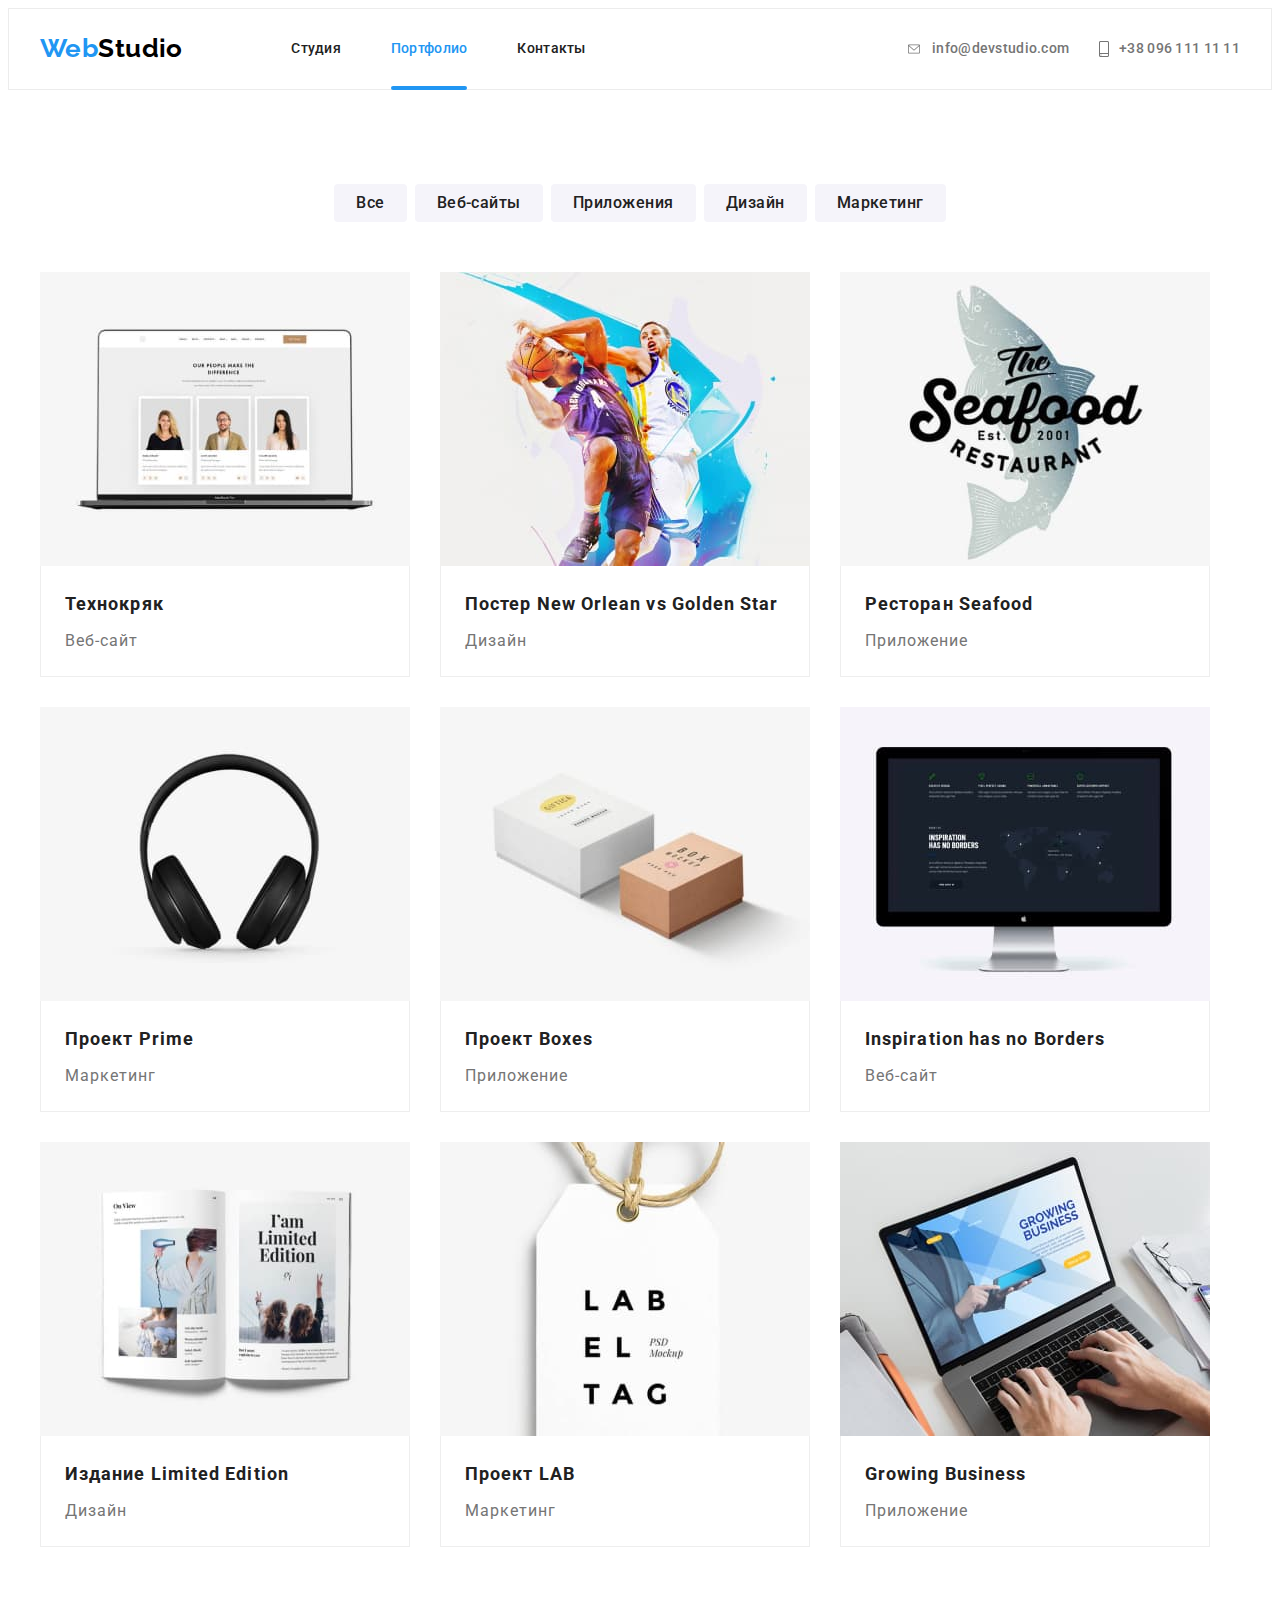
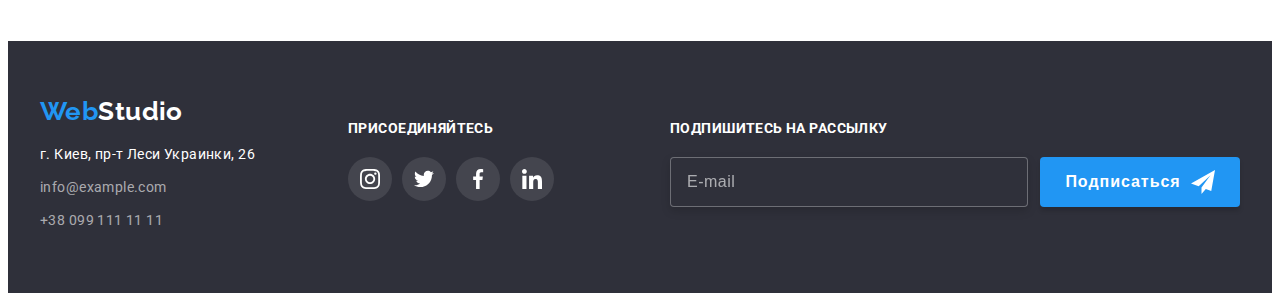
==== portfolio.html @ be124389 "start-hw-08" ====
<!DOCTYPE html>
<html lang="en">
  <head>
    <meta charset="UTF-8" />
    <meta http-equiv="X-UA-Compatible" content="IE=edge" />
    <meta name="viewport" content="width=device-width, initial-scale=1.0" />
    <title>WebStudio</title>
    <link rel="preconnect" href="https://fonts.googleapis.com" />
    <link rel="preconnect" href="https://fonts.gstatic.com" crossorigin />
    <link
      href="https://fonts.googleapis.com/css2?family=Raleway:wght@700&family=Roboto:wght@400;500;700;900&display=swap"
      rel="stylesheet"
    />
    <link
      rel="stylesheet"
      href="https://cdnjs.cloudflare.com/ajax/libs/modern-normalize/1.1.0/modern-normalize.min.css"
      integrity="sha512-wpPYUAdjBVSE4KJnH1VR1HeZfpl1ub8YT/NKx4PuQ5NmX2tKuGu6U/JRp5y+Y8XG2tV+wKQpNHVUX03MfMFn9Q=="
      crossorigin="anonymous"
      referrerpolicy="no-referrer"
    />
    <link rel="stylesheet" href="css/main.min.css" />
  </head>
  <body>
    <!-- хедер -->
    <header class="header">
      <div class="header__bloc container">
        <!-- логотип -->
        <a class="logo header__logo" href="./index.html"
          ><span class="logo__web">Web</span>Studio</a
        >
        <!-- навигацыя сайта -->
        <nav class="header__nav">
          <ul class="nav">
            <li class="nav__list">
              <a href="./index.html" class="nav__link">Студия</a>
            </li>
            <li class="nav__list">
              <a href="./portfolio.html" class="nav__link accent">Портфолио</a>
            </li>
            <li class="nav__list">
              <a href="#" class="nav__link">Контакты</a>
            </li>
          </ul>
        </nav>

        <!-- кантакты -->

        <ul class="contact header__contact">
          <li class="contact__item">
            <a class="contact__link" href="http://info@devstudio.com">
              <svg class="contact__icon" width="16" height="12">
                <use href="./images/icons.svg#envelope"></use>
              </svg>
              info@devstudio.com</a
            >
          </li>
          <li class="contact__item">
            <a class="contact__link" href="tel:+380961111111">
              <svg class="contact__icon" width="10" height="16">
                <use href="./images/icons.svg#smartphone"></use>
              </svg>
              +38 096 111 11 11</a
            >
          </li>
        </ul>
      </div>
    </header>
    <!-- mein portfolio.html -->

    <main>
      <section class="section-portfolio">
        <div class="container">
          <h2 class="hidden-text">Портфолио</h2>
          <!-- кнопки фильтра -->

          <ul class="filter">
            <li class="filter__item">
              <button class="filter__button" type="button">Все</button>
            </li>
            <li class="filter__item">
              <button class="filter__button" type="button">Веб-сайты</button>
            </li>
            <li class="filter__item">
              <button class="filter__button" type="button">Приложения</button>
            </li>
            <li class="filter__item">
              <button class="filter__button" type="button">Дизайн</button>
            </li>
            <li class="filter__item">
              <button class="filter__button" type="button">Маркетинг</button>
            </li>
          </ul>
          <!-- нашы проекты -->
          <ul class="projects">
            <li class="projects__item">
              <a class="projects__link" href="#">
                <div class="projects__animated">
                  <img
                    class="projects__img"
                    src="./images/8.web-site.jpg"
                    width="370"
                    alt="Технокряк"
                  />
                  <p class="projects__text">
                    Ресурс предлагает комплексные предложения с разным уровнем
                    функционала и сервисов. Все это позволит посетителю получить
                    исчерпывающие сведения о компании или частном лице.
                  </p>
                </div>
                <div class="blok-projects">
                  <h3 class="blok-projects__tetile">Технокряк</h3>
                  <p class="blok-projects__text">Веб-сайт</p>
                </div>
              </a>
            </li>
            <li class="projects__item">
              <a class="projects__link" href="#">
                <div class="projects__animated">
                  <img
                    class="projects__img"
                    src="./images/9.design.jpg"
                    width="370"
                    alt="Постер New Orlean vs Golden Star"
                  />
                  <p class="projects__text">
                    Ресурс предлагает комплексные предложения с разным уровнем
                    функционала и сервисов. Все это позволит посетителю получить
                    исчерпывающие сведения о компании или частном лице.
                  </p>
                </div>
                <div class="blok-projects">
                  <h3 class="blok-projects__tetile">
                    Постер New Orlean vs Golden Star
                  </h3>
                  <p class="blok-projects__text">Дизайн</p>
                </div>
              </a>
            </li>
            <li class="projects__item">
              <a class="projects__link" href="#">
                <div class="projects__animated">
                  <img
                    class="projects__img"
                    src="./images/10.appendix.jpg"
                    width="370"
                    alt="Ресторан Seafood"
                  />
                  <p class="projects__text">
                    Ресурс предлагает комплексные предложения с разным уровнем
                    функционала и сервисов. Все это позволит посетителю получить
                    исчерпывающие сведения о компании или частном лице.
                  </p>
                </div>
                <div class="blok-projects">
                  <h3 class="blok-projects__tetile">Ресторан Seafood</h3>
                  <p class="blok-projects__text">Приложение</p>
                </div>
              </a>
            </li>
            <li class="projects__item">
              <a class="projects__link" href="#">
                <div class="projects__animated">
                  <img
                    class="projects__img"
                    src="./images/11.marketing.jpg"
                    width="370"
                    alt="Проект Prime"
                  />
                  <p class="projects__text">
                    Ресурс предлагает комплексные предложения с разным уровнем
                    функционала и сервисов. Все это позволит посетителю получить
                    исчерпывающие сведения о компании или частном лице.
                  </p>
                </div>
                <div class="blok-projects">
                  <h3 class="blok-projects__tetile">Проект Prime</h3>
                  <p class="blok-projects__text">Маркетинг</p>
                </div>
              </a>
            </li>
            <li class="projects__item">
              <a class="projects__link" href="#">
                <div class="projects__animated">
                  <img
                    class="projects__img"
                    src="./images/12.appendix.jpg"
                    width="370"
                    alt="Проект Boxes"
                  />
                  <p class="projects__text">
                    Ресурс предлагает комплексные предложения с разным уровнем
                    функционала и сервисов. Все это позволит посетителю получить
                    исчерпывающие сведения о компании или частном лице.
                  </p>
                </div>
                <div class="blok-projects">
                  <h3 class="blok-projects__tetile">Проект Boxes</h3>
                  <p class="blok-projects__text">Приложение</p>
                </div>
              </a>
            </li>
            <li class="projects__item">
              <a class="projects__link" href="#">
                <div class="projects__animated">
                  <img
                    class="projects__img"
                    src="./images/13.web-site.jpg"
                    width="370"
                    alt="Inspiration has no Borders"
                  />
                  <p class="projects__text">
                    Ресурс предлагает комплексные предложения с разным уровнем
                    функционала и сервисов. Все это позволит посетителю получить
                    исчерпывающие сведения о компании или частном лице.
                  </p>
                </div>
                <div class="blok-projects">
                  <h3 class="blok-projects__tetile">
                    Inspiration has no Borders
                  </h3>
                  <p class="blok-projects__text">Веб-сайт</p>
                </div>
              </a>
            </li>
            <li class="projects__item">
              <a class="projects__link" href="#">
                <div class="projects__animated">
                  <img
                    class="projects__img"
                    src="./images/14.design.jpg"
                    width="370"
                    alt="Издание Limited Edition"
                  />
                  <p class="projects__text">
                    Ресурс предлагает комплексные предложения с разным уровнем
                    функционала и сервисов. Все это позволит посетителю получить
                    исчерпывающие сведения о компании или частном лице.
                  </p>
                </div>
                <div class="blok-projects">
                  <h3 class="blok-projects__tetile">Издание Limited Edition</h3>
                  <p class="blok-projects__text">Дизайн</p>
                </div>
              </a>
            </li>
            <li class="projects__item">
              <a class="projects__link" href="#">
                <div class="projects__animated">
                  <img
                    class="projects__img"
                    src="./images/15.marketing.jpg"
                    width="370"
                    alt="Проект LAB"
                  />
                  <p class="projects__text">
                    Ресурс предлагает комплексные предложения с разным уровнем
                    функционала и сервисов. Все это позволит посетителю получить
                    исчерпывающие сведения о компании или частном лице.
                  </p>
                </div>
                <div class="blok-projects">
                  <h3 class="blok-projects__tetile">Проект LAB</h3>
                  <p class="blok-projects__text">Маркетинг</p>
                </div>
              </a>
            </li>
            <li class="projects__item">
              <a class="projects__link" href="#">
                <div class="projects__animated">
                  <img
                    class="projects__img"
                    src="./images/16.appendix.jpg"
                    width="370"
                    alt="Growing Business"
                  />
                  <p class="projects__text">
                    Ресурс предлагает комплексные предложения с разным уровнем
                    функционала и сервисов. Все это позволит посетителю получить
                    исчерпывающие сведения о компании или частном лице.
                  </p>
                </div>
                <div class="blok-projects">
                  <h3 class="blok-projects__tetile">Growing Business</h3>
                  <p class="blok-projects__text">Приложение</p>
                </div>
              </a>
            </li>
          </ul>
        </div>
      </section>
    </main>

    <!--подвал сайта-->

    <footer class="footer">
      <div class="container footer__container">
        <div class="footer__address">
          <a href="./index.html" class="logo footer__logo">
            <span class="logo__web">Web</span>Studio</a
          >
          <!-- адрес и контакты студии -->
          <address class="address">
            <ul class="address__menu">
              <li class="address__item">
                <a href="#" class="address__link"
                  >г. Киев, пр-т Леси Украинки, 26</a
                >
              </li>
              <li class="address__item">
                <a href="http://info@example.com" class="address__contakt">
                  info@example.com</a
                >
              </li>
              <li class="address__item">
                <a href="tel:+380991111111" class="address__contakt"
                  >+38 099 111 11 11</a
                >
              </li>
            </ul>
          </address>
        </div>
        <div class="footer__social">
          <h2 class="footer-title">присоединяйтесь</h2>
          <ul class="social">
            <li class="social__menu">
              <a class="social__link social__link--footer" href="#">
                <svg width="20" height="20">
                  <use href="./images/icons.svg#instagram"></use>
                </svg>
              </a>
            </li>
            <li class="social__menu">
              <a class="social__link social__link--footer" href="#">
                <svg width="20" height="20">
                  <use href="./images/icons.svg#twitter"></use>
                </svg>
              </a>
            </li>
            <li class="social__menu">
              <a class="social__link social__link--footer" href="#">
                <svg width="20" height="20">
                  <use href="./images/icons.svg#facebook"></use>
                </svg>
              </a>
            </li>
            <li class="social__menu">
              <a class="social__link social__link--footer" href="#">
                <svg width="20" height="20">
                  <use href="./images/icons.svg#linkedin"></use>
                </svg>
              </a>
            </li>
          </ul>
        </div>
        <div class="subscription">
          <h2 class="footer-title">Подпишитесь на рассылку</h2>
          <div class="subscription__block">
            <form>
              <label class="subscription__label" for="email"> </label>
              <input
                class="subscription__input"
                type="email"
                id="email"
                name="email"
                placeholder="E-mail"
              />
            </form>
            <button class="button" type="submit">
              Подписаться
              <svg class="button__send" width="24" height="24">
                <use href="./images/icons.svg#send"></use>
              </svg>
            </button>
          </div>
        </div>
      </div>
    </footer>
  </body>
</html>
---- css/main.min.css ----
body{font-family:"Roboto",sans-serif;font-style:normal;font-weight:400;font-size:14px;line-height:1.71;letter-spacing:.03em;color:var(--primary-text-color)}.container{width:1200px;margin:auto;margin-top:0;padding:0 15px}.title-h2{margin-bottom:50px;font-weight:700;font-size:36px;line-height:1.16;text-align:center;letter-spacing:.03em;color:var(--secondary-text-color)}.header{border:1px solid #ececec}.header__bloc{display:-webkit-box;display:-ms-flexbox;display:flex;-webkit-box-align:center;-ms-flex-align:center;align-items:center;-webkit-box-pack:justify;-ms-flex-pack:justify;justify-content:space-between}.header__contact{display:-webkit-box;display:-ms-flexbox;display:flex;-webkit-box-align:center;-ms-flex-align:center;align-items:center;-webkit-box-pack:end;-ms-flex-pack:end;justify-content:flex-end;margin:0;padding-left:0}.nav{display:-webkit-box;display:-ms-flexbox;display:flex;margin:0;margin-right:305px;padding-left:0;font-weight:500;font-size:14px;line-height:1.14;letter-spacing:.02em}.nav__list .nav__link::after{content:"";opacity:0;position:absolute;bottom:-1px;display:block;width:100%;height:4px;border-radius:2px;background-color:#2196f3}.nav__list:not(:last-child){margin-right:50px}.nav__link{position:relative;display:inline-block;padding:32px 0px;color:var(--secondary-text-color);-webkit-transition:color 250ms cubic-bezier(0.4, 0, 0.2, 1);transition:color 250ms cubic-bezier(0.4, 0, 0.2, 1)}.nav__link.accent{color:var(--accent-color)}.nav__link.accent::after{opacity:1}.nav__link:hover,.nav__link:focus{color:var(--accent-color)}.contact__item:not(:last-child){margin-right:30px}.contact__link{display:-webkit-box;display:-ms-flexbox;display:flex;-webkit-box-align:center;-ms-flex-align:center;align-items:center;padding:32px 0px;font-weight:500;font-size:14px;line-height:1.14;letter-spacing:.02em;color:#757575;-webkit-transition:color 250ms cubic-bezier(0.4, 0, 0.2, 1);transition:color 250ms cubic-bezier(0.4, 0, 0.2, 1)}.contact__icon{margin-right:10px;fill:currentColor}.contact__icon :not(:last-child){margin-right:10px}.contact__link:hover,.contact__link:focus{color:var(--accent-color)}.logo{display:inline-block;font-family:"Raleway";font-style:normal;font-weight:700;font-size:26px;line-height:.83}.logo__web{color:#2196f3}.header__logo{margin-right:93px;color:#000}.footer__logo{margin-bottom:20px;color:#fff}.section--hero{text-align:center;background:#2f303a;padding:200px 0px;background-image:-webkit-gradient(linear, left top, left bottom, from(rgba(47, 48, 58, 0.4)), to(rgba(47, 48, 58, 0.4))),url(../images/background.jpg);background-image:linear-gradient(to bottom, rgba(47, 48, 58, 0.4), rgba(47, 48, 58, 0.4)),url(../images/background.jpg)}.hero-title{width:696px;margin:auto;margin-bottom:30px;text-align:center;font-weight:900;font-size:44px;line-height:1.36;letter-spacing:.06em;color:#fff}.button{display:-webkit-inline-box;display:-ms-inline-flexbox;display:inline-flex;-webkit-box-pack:center;-ms-flex-pack:center;justify-content:center;-webkit-box-align:center;-ms-flex-align:center;align-items:center;width:200px;height:50px;font-weight:700;font-size:16px;line-height:1.88;letter-spacing:.06em;color:#fff;border-radius:4px;-webkit-box-shadow:0px 4px 4px rgba(0,0,0,.15);box-shadow:0px 4px 4px rgba(0,0,0,.15);background:var(--accent-color);cursor:pointer;border:none}.button-center{text-align:center}.button__send{margin-left:10px;fill:var(--white-color)}.button__modal{position:absolute;top:8px;right:8px;display:-webkit-box;display:-ms-flexbox;display:flex;-webkit-box-align:center;-ms-flex-align:center;align-items:center;-webkit-box-pack:center;-ms-flex-pack:center;justify-content:center;width:30px;height:30px;border-radius:50%;background:#fff;border:1px solid rgba(0,0,0,.1);-webkit-box-sizing:border-box;box-sizing:border-box;-webkit-transition:fill 250ms cubic-bezier(0.4, 0, 0.2, 1);transition:fill 250ms cubic-bezier(0.4, 0, 0.2, 1)}.button__modal:hover{fill:var(--accent-color)}.filter{display:-webkit-box;display:-ms-flexbox;display:flex;-webkit-box-pack:center;-ms-flex-pack:center;justify-content:center;margin-top:0;margin-bottom:50px;padding-left:0}.filter__item:not(:last-child){margin-right:8px}.filter__button{font-family:"Roboto";font-style:normal;padding:6px 22px;font-weight:500;font-size:16px;line-height:1.62;text-align:center;letter-spacing:.03em;background:#f5f4fa;border-radius:4px;border:none;color:var(--secondary-text-color);-webkit-transition:background 250ms cubic-bezier(0.4, 0, 0.2, 1),color 250ms cubic-bezier(0.4, 0, 0.2, 1),-webkit-box-shadow 250ms cubic-bezier(0.4, 0, 0.2, 1);transition:background 250ms cubic-bezier(0.4, 0, 0.2, 1),color 250ms cubic-bezier(0.4, 0, 0.2, 1),-webkit-box-shadow 250ms cubic-bezier(0.4, 0, 0.2, 1);transition:background 250ms cubic-bezier(0.4, 0, 0.2, 1),box-shadow 250ms cubic-bezier(0.4, 0, 0.2, 1),color 250ms cubic-bezier(0.4, 0, 0.2, 1);transition:background 250ms cubic-bezier(0.4, 0, 0.2, 1),box-shadow 250ms cubic-bezier(0.4, 0, 0.2, 1),color 250ms cubic-bezier(0.4, 0, 0.2, 1),-webkit-box-shadow 250ms cubic-bezier(0.4, 0, 0.2, 1)}.filter__button:hover,.filter__button:focus{color:var(--white-color);background-color:var(--accent-color);-webkit-box-shadow:0px 3px 1px rgba(0,0,0,.1),0px 1px 2px rgba(0,0,0,.08),0px 2px 2px rgba(0,0,0,.12);box-shadow:0px 3px 1px rgba(0,0,0,.1),0px 1px 2px rgba(0,0,0,.08),0px 2px 2px rgba(0,0,0,.12)}.peculiarities{padding:94px 0}.peculiarities__menu{display:-webkit-box;display:-ms-flexbox;display:flex;-webkit-box-pack:center;-ms-flex-pack:center;justify-content:center}.peculiarities__list:not(:last-child){margin-right:30px}.peculiarities__icon{display:-webkit-box;display:-ms-flexbox;display:flex;-webkit-box-pack:center;-ms-flex-pack:center;justify-content:center;-webkit-box-align:center;-ms-flex-align:center;align-items:center;width:270px;height:120px;margin-bottom:30px;background:#f5f4fa;border-radius:4px}.peculiarities__title{margin-bottom:10px;font-weight:700;font-size:14px;line-height:1.14;letter-spacing:.03em;text-transform:uppercase;color:#212121}.peculiarities__text{font-weight:400;font-size:14px;line-height:1.71;letter-spacing:.03em}.we-do{padding-bottom:94px}.we-do__menu{display:-webkit-box;display:-ms-flexbox;display:flex;-webkit-box-pack:center;-ms-flex-pack:center;justify-content:center;margin:0;padding-left:0}.we-do__list{position:relative}.we-do__bloc{position:absolute;width:100%;bottom:7px;background:rgba(47,48,58,.8)}.we-do__text{margin:0;padding:27px 0px;font-weight:700;font-size:14px;line-height:1.14;text-align:center;letter-spacing:.03em;text-transform:uppercase;color:#fff}.we-do__list:not(:last-child){margin-right:30px}.command{margin-top:0;padding-top:94px;padding-bottom:94px;background:#f5f4fa}.command__menu{display:-webkit-box;display:-ms-flexbox;display:flex;margin:0;padding:0}.command__list{background:#fff;-webkit-box-shadow:0px 1px 3px rgba(0,0,0,.12),0px 1px 1px rgba(0,0,0,.14),0px 2px 1px rgba(0,0,0,.2);box-shadow:0px 1px 3px rgba(0,0,0,.12),0px 1px 1px rgba(0,0,0,.14),0px 2px 1px rgba(0,0,0,.2);border-radius:0px 0px 4px 4px}.command__list:not(:last-child){margin-right:30px}.command__bloc{padding-top:30px;padding-bottom:16px;text-align:center}.command__name{margin-bottom:10px;font-weight:500;font-size:16px;line-height:1.18;letter-spacing:.03em;color:var(--secondary-text-color)}.command__profession{font-weight:400;font-size:16px;line-height:1.18;margin:0;letter-spacing:.03em;color:var(--primary-text-color)}.social{display:-webkit-box;display:-ms-flexbox;display:flex;margin:auto;width:206px;padding-left:0;padding-bottom:30px}.social__link{width:44px;height:44px;display:-webkit-box;display:-ms-flexbox;display:flex;-webkit-box-align:center;-ms-flex-align:center;align-items:center;-webkit-box-pack:center;-ms-flex-pack:center;justify-content:center;fill:#afb1b8;border-radius:50%;-webkit-transition:background-color 250ms cubic-bezier(0.4, 0, 0.2, 1),fill 250ms cubic-bezier(0.4, 0, 0.2, 1);transition:background-color 250ms cubic-bezier(0.4, 0, 0.2, 1),fill 250ms cubic-bezier(0.4, 0, 0.2, 1)}.social__link:hover,.social__link:focus{fill:#fff;background:var(--accent-color)}.social__menu:not(:last-child){margin-right:10px}.social__link--footer{fill:#fff;background:rgba(255,255,255,.1)}.regu-clients{padding:94px 0px}.menu{display:-webkit-box;display:-ms-flexbox;display:flex;list-style-type:none;margin:0;padding-left:0}.menu__link{display:-webkit-box;display:-ms-flexbox;display:flex;-webkit-box-pack:center;-ms-flex-pack:center;justify-content:center;-webkit-box-align:center;-ms-flex-align:center;align-items:center;width:170px;height:92px;fill:#afb1b8;border:1px solid #afb1b8;-webkit-box-sizing:border-box;box-sizing:border-box;border-radius:4px;-webkit-transition:fill 250ms cubic-bezier(0.4, 0, 0.2, 1),border-color 250ms cubic-bezier(0.4, 0, 0.2, 1);transition:fill 250ms cubic-bezier(0.4, 0, 0.2, 1),border-color 250ms cubic-bezier(0.4, 0, 0.2, 1)}.menu__link:hover,.menu__link:focus{border:1px solid var(--accent-color);fill:var(--accent-color)}.menu__item:not(:last-child){margin-right:30px}.backdrop{position:fixed;top:0;left:0;width:100%;height:100%;background:rgba(0,0,0,.2);-webkit-transition:250ms cubic-bezier(0.4, 0, 0.2, 1);transition:250ms cubic-bezier(0.4, 0, 0.2, 1)}.backdrop__window{position:absolute;top:50%;left:50%;-webkit-transform:translate(-50%, -50%);transform:translate(-50%, -50%);width:528px;height:581px;padding:40px;background:#fff;-webkit-box-shadow:0px 1px 3px rgba(0,0,0,.12),0px 1px 1px rgba(0,0,0,.14),0px 2px 1px rgba(0,0,0,.2);box-shadow:0px 1px 3px rgba(0,0,0,.12),0px 1px 1px rgba(0,0,0,.14),0px 2px 1px rgba(0,0,0,.2);border-radius:4px}.backdrop__titel{margin:0;margin-bottom:12px;font-weight:700;font-size:20px;line-height:1.15;text-align:center;letter-spacing:.03em;color:#212121}.form__bloc{margin:0;height:58px;position:relative}.form__bloc--textarea{height:138px}.form__label{display:block;margin-bottom:4px;font-weight:400;font-size:12px;line-height:1.66;letter-spacing:.01em;color:#757575}.form__input{width:100%;height:40px;padding:0 10px 0 42px;border:1px solid rgba(33,33,33,.2);-webkit-box-sizing:border-box;box-sizing:border-box;border-radius:4px;-webkit-transition:border 250ms cubic-bezier(0.4, 0, 0.2, 1);transition:border 250ms cubic-bezier(0.4, 0, 0.2, 1)}.form__textarea{width:100%;height:120px;padding:12px 16px;border:1px solid rgba(33,33,33,.2);-webkit-box-sizing:border-box;box-sizing:border-box;border-radius:4px;resize:none;-webkit-transition:border 250ms cubic-bezier(0.4, 0, 0.2, 1);transition:border 250ms cubic-bezier(0.4, 0, 0.2, 1)}.form__textarea::-webkit-input-placeholder{font-weight:400;font-size:12px;line-height:1.16;letter-spacing:.01em;color:rgba(117,117,117,.5)}.form__textarea::-moz-placeholder{font-weight:400;font-size:12px;line-height:1.16;letter-spacing:.01em;color:rgba(117,117,117,.5)}.form__textarea:-ms-input-placeholder{font-weight:400;font-size:12px;line-height:1.16;letter-spacing:.01em;color:rgba(117,117,117,.5)}.form__textarea::-ms-input-placeholder{font-weight:400;font-size:12px;line-height:1.16;letter-spacing:.01em;color:rgba(117,117,117,.5)}.form__textarea::placeholder{font-weight:400;font-size:12px;line-height:1.16;letter-spacing:.01em;color:rgba(117,117,117,.5)}.form__icon{position:absolute;top:60%;left:12px;-webkit-transition:fill 250ms cubic-bezier(0.4, 0, 0.2, 1);transition:fill 250ms cubic-bezier(0.4, 0, 0.2, 1)}.form__bloc:not(:last-child){margin-bottom:10px}.form__input:hover,.form__textarea:hover{border:1px solid #2196f3;cursor:pointer}.form__input:hover+.form__icon{fill:var(--accent-color)}.agreement-conditions{margin-top:20px;margin-bottom:30px;display:-webkit-box;display:-ms-flexbox;display:flex;-webkit-box-align:center;-ms-flex-align:center;align-items:center;-webkit-box-pack:center;-ms-flex-pack:center;justify-content:center}.agreement-conditions__checkbox{position:absolute;width:1px;height:1px;margin:-1px;border:0;padding:0;white-space:nowrap;clip:rect(0 0 0 0);overflow:hidden}.agreement-conditions__checked{width:16px;height:15px;margin-right:7px;border:2px solid #212121;-webkit-box-sizing:border-box;box-sizing:border-box;border-radius:2px}.agreement-conditions__checkbox:checked+.agreement-conditions__checked{border-color:var(--accent-color);background-origin:border-box;background-size:contain;background-image:url("../images/SVG/check.svg");border:none}.agreement-conditions__text{margin:0;font-weight:400;font-size:14px;line-height:1.71;letter-spacing:.03em;color:#757575}.agreement-conditions__link{text-decoration:underline;color:var(--accent-color)}.is-hidden{visibility:hidden;opacity:0;pointer-events:none}.section-portfolio{padding:94px 0px}.projects{display:-webkit-box;display:-ms-flexbox;display:flex;-ms-flex-wrap:wrap;flex-wrap:wrap;margin:0;padding-left:0}.projects__item{width:370px;margin-right:30px;margin-bottom:30px;-webkit-transition-property:-webkit-box-shadow 250ms cubic-bezier(0.4, 0, 0.2, 1);transition-property:-webkit-box-shadow 250ms cubic-bezier(0.4, 0, 0.2, 1);transition-property:box-shadow 250ms cubic-bezier(0.4, 0, 0.2, 1);transition-property:box-shadow 250ms cubic-bezier(0.4, 0, 0.2, 1), -webkit-box-shadow 250ms cubic-bezier(0.4, 0, 0.2, 1)}.projects__link{display:block;text-decoration:none;overflow:hidden}.projects__animated{height:294px;overflow:hidden}.projects__img{display:block}.projects__text{display:-webkit-box;display:-ms-flexbox;display:flex;-webkit-box-align:center;-ms-flex-align:center;align-items:center;height:294px;margin:0;padding:0 24px;font-weight:400;font-size:18px;line-height:1.56;letter-spacing:.03em;color:#fff;background-color:#2196f3;-webkit-transition:-webkit-transform 250ms cubic-bezier(0.4, 0, 0.2, 1);transition:-webkit-transform 250ms cubic-bezier(0.4, 0, 0.2, 1);transition:transform 250ms cubic-bezier(0.4, 0, 0.2, 1);transition:transform 250ms cubic-bezier(0.4, 0, 0.2, 1), -webkit-transform 250ms cubic-bezier(0.4, 0, 0.2, 1)}.projects__item:nth-child(3n){margin-right:0px}.projects__item:nth-last-child(-n+3){margin-bottom:0}.projects__link:hover,.projects__link:focus{-webkit-box-shadow:0px 1px 1px rgba(0,0,0,.12),0px 4px 4px rgba(0,0,0,.06),1px 4px 6px rgba(0,0,0,.16);box-shadow:0px 1px 1px rgba(0,0,0,.12),0px 4px 4px rgba(0,0,0,.06),1px 4px 6px rgba(0,0,0,.16)}.projects__link:hover .projects__text{-webkit-transform:translateY(-294px);transform:translateY(-294px)}.blok-projects{padding:20px 24px;border-bottom:1px solid #eee;border-left:1px solid #eee;border-right:1px solid #eee}.blok-projects__tetile{margin-top:0;margin-bottom:4px;font-weight:700;font-size:18px;line-height:2;letter-spacing:.06em;color:var(--secondary-text-color)}.blok-projects__text{margin:0;font-weight:400;font-size:16px;line-height:1.88;letter-spacing:.06em;color:var(--primary-text-color)}.footer{padding:60px 0px;background-color:#2f303a}.footer__container{display:-webkit-box;display:-ms-flexbox;display:flex;-webkit-box-pack:justify;-ms-flex-pack:justify;justify-content:space-between}.footer__address{margin-right:70px}.footer__social{margin-right:93px;padding-top:10px}.address{font-style:normal}.address__menu{margin:0;padding-left:0}.address__item:not(:last-child){margin-bottom:9px}.address__link{color:#fff}.address__contakt{color:rgba(255,255,255,.6)}.footer-title{margin-bottom:20px;padding-top:10px;font-weight:700;font-size:14px;line-height:1.14;letter-spacing:.03em;text-transform:uppercase;color:#fff}.subscription{padding-top:10px}.subscription__block{display:-webkit-box;display:-ms-flexbox;display:flex;-webkit-box-pack:center;-ms-flex-pack:center;justify-content:center;-webkit-box-align:center;-ms-flex-align:center;align-items:center}.subscription__input{width:358px;height:50px;margin-right:12px;padding-left:16px;border:1px solid rgba(255,255,255,.3);-webkit-box-sizing:border-box;box-sizing:border-box;-webkit-filter:drop-shadow(0px 4px 4px rgba(0, 0, 0, 0.15));filter:drop-shadow(0px 4px 4px rgba(0, 0, 0, 0.15));border-radius:4px;background:#2f303a;color:#fff}.subscription__input::-webkit-input-placeholder{font-weight:400;font-size:16px;line-height:1.25;display:-webkit-box;display:flex;-webkit-box-align:center;align-items:center;letter-spacing:.03em;color:rgba(255,255,255,.6)}.subscription__input::-moz-placeholder{font-weight:400;font-size:16px;line-height:1.25;display:flex;align-items:center;letter-spacing:.03em;color:rgba(255,255,255,.6)}.subscription__input:-ms-input-placeholder{font-weight:400;font-size:16px;line-height:1.25;display:-ms-flexbox;display:flex;-ms-flex-align:center;align-items:center;letter-spacing:.03em;color:rgba(255,255,255,.6)}.subscription__input::-ms-input-placeholder{font-weight:400;font-size:16px;line-height:1.25;display:-ms-flexbox;display:flex;-ms-flex-align:center;align-items:center;letter-spacing:.03em;color:rgba(255,255,255,.6)}.subscription__input::placeholder{font-weight:400;font-size:16px;line-height:1.25;display:-webkit-box;display:-ms-flexbox;display:flex;-webkit-box-align:center;-ms-flex-align:center;align-items:center;letter-spacing:.03em;color:rgba(255,255,255,.6)}:root{--primary-text-color: #757575;--secondary-text-color: #212121;--accent-color: #2196f3;--white-color: #ffffff}h1,h2,h3,h4,ul,p{margin:0;padding:0}ul,a{list-style-type:none;text-decoration:none}.hidden-text{position:absolute;width:1px;height:1px;margin:-1px;border:0;padding:0;white-space:nowrap;clip:rect(0 0 0 0);overflow:hidden;-webkit-clip-path:inset(100%);clip-path:inset(100%)}/*# sourceMappingURL=main.min.css.map */
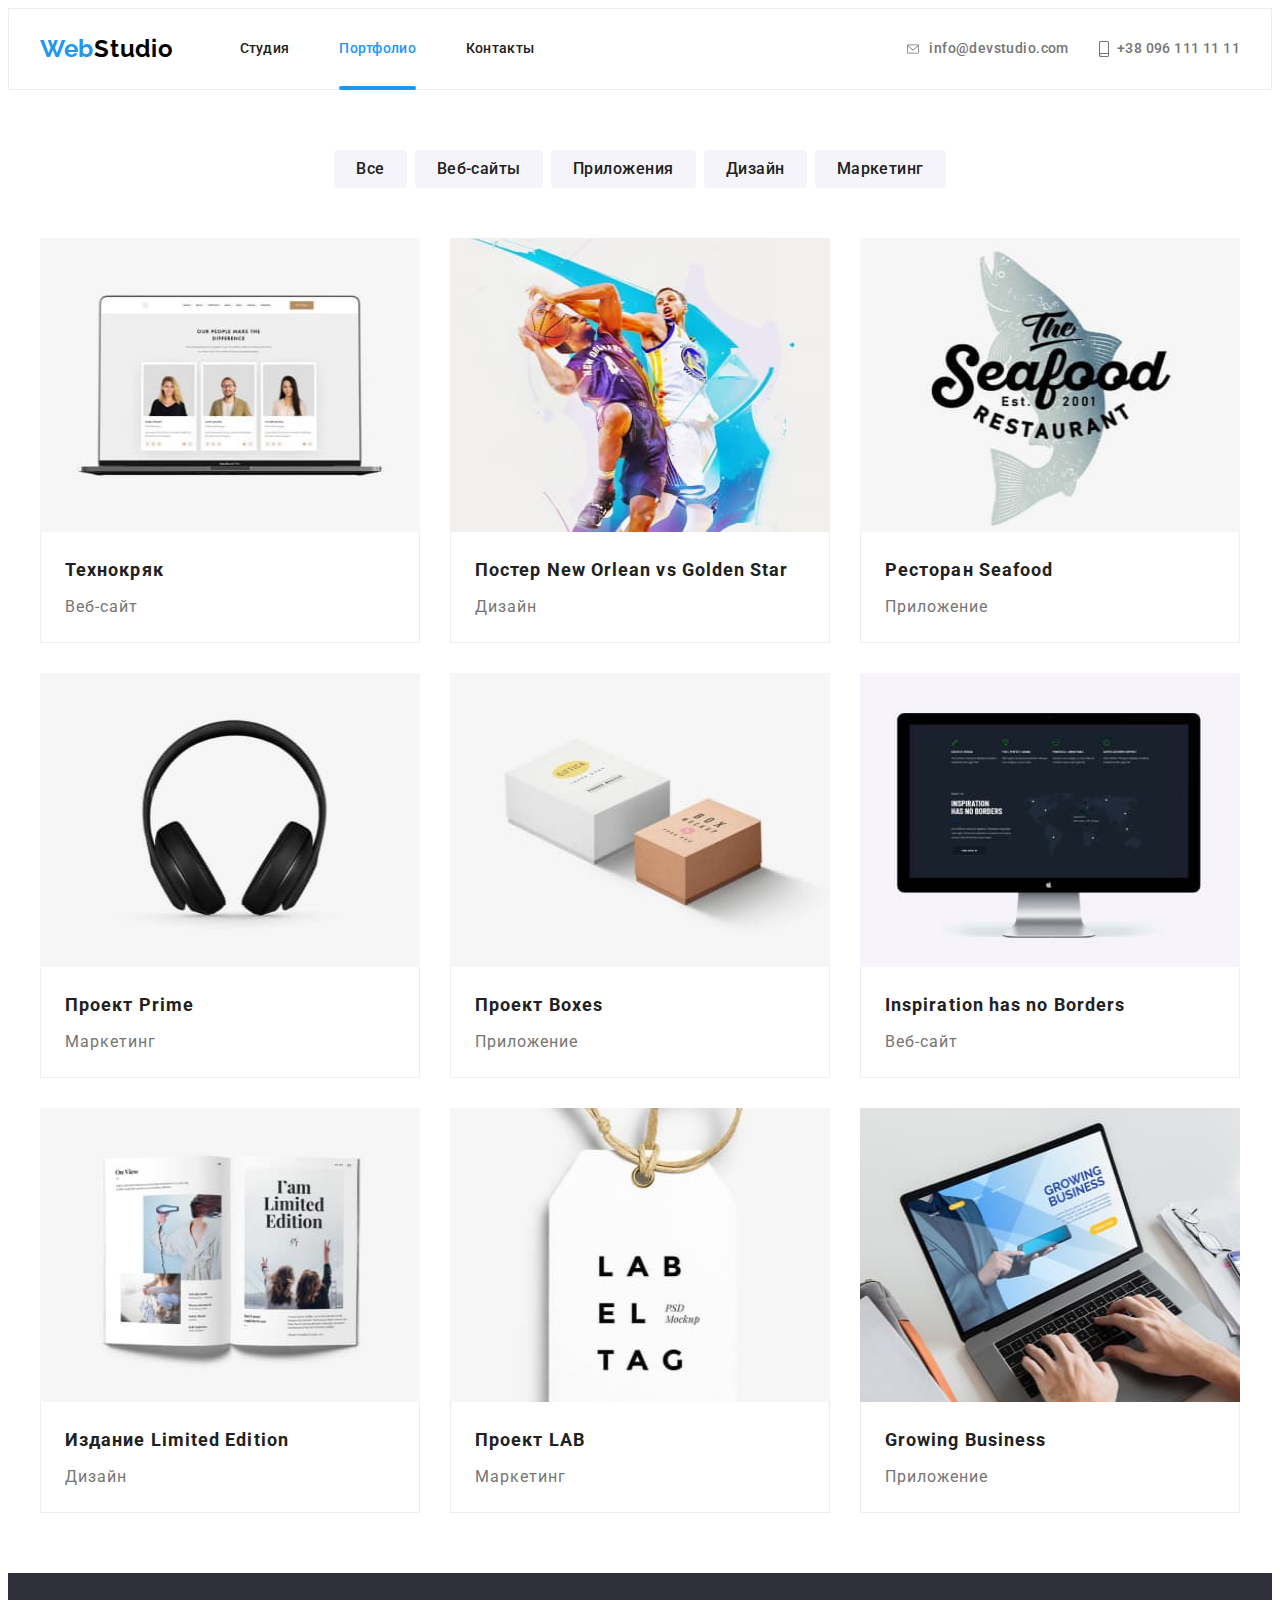
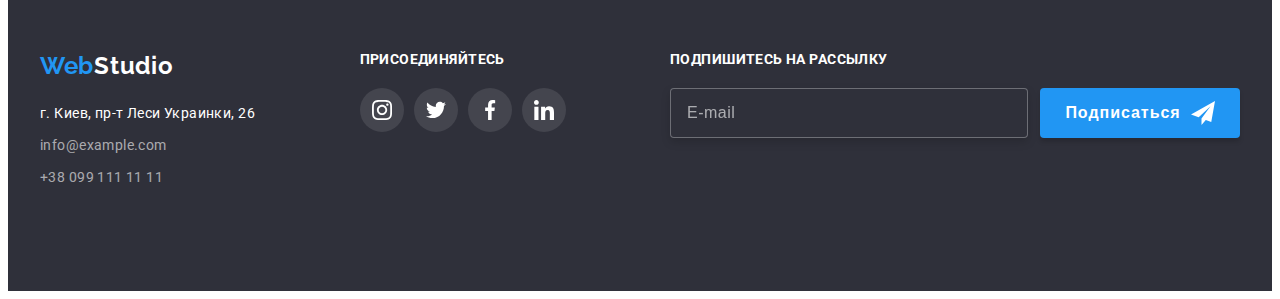
==== commit bc8a7bcf: "start+" ====
--- a/portfolio.html
+++ b/portfolio.html
@@ -1,379 +1,411 @@
 <!DOCTYPE html>
 <html lang="en">
-  <head>
-    <meta charset="UTF-8" />
-    <meta http-equiv="X-UA-Compatible" content="IE=edge" />
-    <meta name="viewport" content="width=device-width, initial-scale=1.0" />
-    <title>WebStudio</title>
-    <link rel="preconnect" href="https://fonts.googleapis.com" />
-    <link rel="preconnect" href="https://fonts.gstatic.com" crossorigin />
-    <link
-      href="https://fonts.googleapis.com/css2?family=Raleway:wght@700&family=Roboto:wght@400;500;700;900&display=swap"
-      rel="stylesheet"
-    />
-    <link
-      rel="stylesheet"
-      href="https://cdnjs.cloudflare.com/ajax/libs/modern-normalize/1.1.0/modern-normalize.min.css"
-      integrity="sha512-wpPYUAdjBVSE4KJnH1VR1HeZfpl1ub8YT/NKx4PuQ5NmX2tKuGu6U/JRp5y+Y8XG2tV+wKQpNHVUX03MfMFn9Q=="
-      crossorigin="anonymous"
-      referrerpolicy="no-referrer"
-    />
-    <link rel="stylesheet" href="css/main.min.css" />
-  </head>
-  <body>
-    <!-- хедер -->
-    <header class="header">
-      <div class="header__bloc container">
-        <!-- логотип -->
-        <a class="logo header__logo" href="./index.html"
-          ><span class="logo__web">Web</span>Studio</a
-        >
-        <!-- навигацыя сайта -->
-        <nav class="header__nav">
-          <ul class="nav">
-            <li class="nav__list">
-              <a href="./index.html" class="nav__link">Студия</a>
+
+<head>
+  <meta charset="UTF-8" />
+  <meta http-equiv="X-UA-Compatible" content="IE=edge" />
+  <meta name="viewport" content="width=device-width, initial-scale=1.0" />
+  <title>WebStudio</title>
+  <link rel="preconnect" href="https://fonts.googleapis.com" />
+  <link rel="preconnect" href="https://fonts.gstatic.com" crossorigin />
+  <link href="https://fonts.googleapis.com/css2?family=Raleway:wght@700&family=Roboto:wght@400;500;700;900&display=swap"
+    rel="stylesheet" />
+  <link rel="stylesheet" href="https://cdnjs.cloudflare.com/ajax/libs/modern-normalize/1.1.0/modern-normalize.min.css"
+    integrity="sha512-wpPYUAdjBVSE4KJnH1VR1HeZfpl1ub8YT/NKx4PuQ5NmX2tKuGu6U/JRp5y+Y8XG2tV+wKQpNHVUX03MfMFn9Q=="
+    crossorigin="anonymous" referrerpolicy="no-referrer" />
+  <link rel="stylesheet" href="css/main.min.css" />
+</head>
+
+<body>
+  <!-- хедер -->
+  <header class="header">
+    <div class="header__bloc container">
+      <!-- логотип -->
+      <a class="logo header__logo" href="./index.html"><span class="logo__web">Web</span>Studio</a>
+      <!-- навигацыя сайта -->
+      <nav class="header__nav">
+        <ul class="nav">
+          <li class="nav__list">
+            <a href="./index.html" class="nav__link">Студия</a>
+          </li>
+          <li class="nav__list">
+            <a href="./portfolio.html" class="nav__link accent">Портфолио</a>
+          </li>
+          <li class="nav__list">
+            <a href="#" class="nav__link">Контакты</a>
+          </li>
+        </ul>
+      </nav>
+
+      <!-- кантакты -->
+
+      <ul class="contact header__contact">
+        <li class="contact__item">
+          <a class="contact__link" href="http://info@devstudio.com">
+            <svg class="contact__icon" width="16" height="12">
+              <use href="./images/icons.svg#envelope"></use>
+            </svg>
+            info@devstudio.com</a>
+        </li>
+        <li class="contact__item">
+          <a class="contact__link" href="tel:+380961111111">
+            <svg class="contact__icon" width="10" height="16">
+              <use href="./images/icons.svg#smartphone"></use>
+            </svg>
+            +38 096 111 11 11</a>
+        </li>
+      </ul>
+      <button class="burger-button" burger-open>
+        <svg width="40" height="40">
+          <use href="./images/icons.svg#burger"></use>
+        </svg>
+      </button>
+    </div>
+  </header>
+  <!-- mein portfolio.html -->
+
+  <main>
+    <section class="section-portfolio">
+      <div class="container">
+        <h2 class="hidden-text">Портфолио</h2>
+        <!-- кнопки фильтра -->
+
+        <ul class="filter">
+          <li class="filter__item">
+            <button class="filter__button" type="button">Все</button>
+          </li>
+          <li class="filter__item">
+            <button class="filter__button" type="button">Веб-сайты</button>
+          </li>
+          <li class="filter__item">
+            <button class="filter__button" type="button">Приложения</button>
+          </li>
+          <li class="filter__item">
+            <button class="filter__button" type="button">Дизайн</button>
+          </li>
+          <li class="filter__item">
+            <button class="filter__button" type="button">Маркетинг</button>
+          </li>
+        </ul>
+        <!-- нашы проекты -->
+        <ul class="projects">
+          <li class="projects__list">
+            <a class="projects__link" href="#">
+              <div class="projects__animated">
+
+                <img srcset="./images/mobile/mob-1.jpg 480w,
+                  ./images/tablet/tablet-img1.jpg 768w,
+                  ./images/desktop/desktop.img1.jpg 1200w" src="./images/desktop/desktop.img1.jpg" alt="Технокряк"
+                  height="294">
+
+                <p class="projects__text">
+                  Ресурс предлагает комплексные предложения с разным уровнем
+                  функционала и сервисов. Все это позволит посетителю получить
+                  исчерпывающие сведения о компании или частном лице.
+                </p>
+              </div>
+              <div class="blok-projects blok-projects-147">
+                <h3 class="blok-projects__tetile">Технокряк</h3>
+                <p class="blok-projects__text">Веб-сайт</p>
+              </div>
+            </a>
+          </li>
+          <li class="projects__list">
+            <a class="projects__link" href="#">
+              <div class="projects__animated">
+
+                <img srcset="./images/mobile/mob-2.jpg 480w,
+                  ./images/tablet/tablet-img2.jpg 768w,
+                  ./images/desktop/desktop.img2.jpg 1200w" src="./images/desktop/desktop.img2.jpg"
+                  alt="Постер New Orlean vs Golden Star" height="294">
+
+                <p class="projects__text">
+                  Ресурс предлагает комплексные предложения с разным уровнем
+                  функционала и сервисов. Все это позволит посетителю получить
+                  исчерпывающие сведения о компании или частном лице.
+                </p>
+              </div>
+              <div class="blok-projects">
+                <h3 class="blok-projects__tetile">
+                  Постер New Orlean vs Golden Star
+                </h3>
+                <p class="blok-projects__text">Дизайн</p>
+              </div>
+            </a>
+          </li>
+          <li class="projects__list">
+            <a class="projects__link" href="#">
+              <div class="projects__animated">
+
+                <img srcset="./images/mobile/mob-3.jpg 480w,
+                  ./images/tablet/tablet-img3.jpg 768w,
+                  ./images/desktop/desktop.img3.jpg 1200w" src="./images/desktop/desktop.img3.jpg"
+                  alt="Ресторан Seafood" height="294">
+
+                <p class="projects__text">
+                  Ресурс предлагает комплексные предложения с разным уровнем
+                  функционала и сервисов. Все это позволит посетителю получить
+                  исчерпывающие сведения о компании или частном лице.
+                </p>
+              </div>
+              <div class="blok-projects">
+                <h3 class="blok-projects__tetile">Ресторан Seafood</h3>
+                <p class="blok-projects__text">Приложение</p>
+              </div>
+            </a>
+          </li>
+          <li class="projects__list">
+            <a class="projects__link" href="#">
+              <div class="projects__animated">
+
+                <img srcset="./images/mobile/mob-4.jpg 480w,
+                  ./images/tablet/tablet-img4.jpg 768w,
+                  ./images/desktop/desktop.img4.jpg 1200w" src="./images/desktop/desktop.img4.jpg" alt="Проект Prime"
+                  height="294">
+
+                <p class="projects__text">
+                  Ресурс предлагает комплексные предложения с разным уровнем
+                  функционала и сервисов. Все это позволит посетителю получить
+                  исчерпывающие сведения о компании или частном лице.
+                </p>
+              </div>
+              <div class="blok-projects">
+                <h3 class="blok-projects__tetile">Проект Prime</h3>
+                <p class="blok-projects__text">Маркетинг</p>
+              </div>
+            </a>
+          </li>
+          <li class="projects__list">
+            <a class="projects__link" href="#">
+              <div class="projects__animated">
+
+                <img srcset="./images/mobile/mob-5.jpg 480w,
+                  ./images/tablet/tablet-img5.jpg 768w,
+                  ./images/desktop/desktop.img5.jpg 1200w" src="./images/desktop/desktop.img5.jpg" alt="Проект Boxes"
+                  height="294">
+
+                <p class="projects__text">
+                  Ресурс предлагает комплексные предложения с разным уровнем
+                  функционала и сервисов. Все это позволит посетителю получить
+                  исчерпывающие сведения о компании или частном лице.
+                </p>
+              </div>
+              <div class="blok-projects">
+                <h3 class="blok-projects__tetile">Проект Boxes</h3>
+                <p class="blok-projects__text">Приложение</p>
+              </div>
+            </a>
+          </li>
+          <li class="projects__list">
+            <a class="projects__link" href="#">
+              <div class="projects__animated">
+
+                <img srcset="./images/mobile/mob-6.jpg 480w,
+                  ./images/tablet/tablet-img6.jpg 768w,
+                  ./images/desktop/desktop.img6.jpg 1200w" src="./images/desktop/desktop.img6.jpg"
+                  alt="Inspiration has no Borders" height="294">
+
+                <p class="projects__text">
+                  Ресурс предлагает комплексные предложения с разным уровнем
+                  функционала и сервисов. Все это позволит посетителю получить
+                  исчерпывающие сведения о компании или частном лице.
+                </p>
+              </div>
+              <div class="blok-projects">
+                <h3 class="blok-projects__tetile">
+                  Inspiration has no Borders
+                </h3>
+                <p class="blok-projects__text">Веб-сайт</p>
+              </div>
+            </a>
+          </li>
+          <li class="projects__list">
+            <a class="projects__link" href="#">
+              <div class="projects__animated">
+
+                <img srcset="./images/mobile/mob-7.jpg 480w,
+                  ./images/tablet/tablet-img7.jpg 768w,
+                  ./images/desktop/desktop.img7.jpg 1200w" src="./images/desktop/desktop.img7.jpg"
+                  alt="Издание Limited Edition" height="294">
+
+                <p class="projects__text">
+                  Ресурс предлагает комплексные предложения с разным уровнем
+                  функционала и сервисов. Все это позволит посетителю получить
+                  исчерпывающие сведения о компании или частном лице.
+                </p>
+              </div>
+              <div class="blok-projects">
+                <h3 class="blok-projects__tetile">Издание Limited Edition</h3>
+                <p class="blok-projects__text">Дизайн</p>
+              </div>
+            </a>
+          </li>
+          <li class="projects__list">
+            <a class="projects__link" href="#">
+              <div class="projects__animated">
+
+                <img srcset="./images/mobile/mob-8.jpg 480w,
+                  ./images/tablet/tablet-img8.jpg 768w,
+                  ./images/desktop/desktop.img8.jpg 1200w" src="./images/desktop/desktop.img8.jpg" alt="Проект LAB"
+                  height="294">
+
+                <p class="projects__text">
+                  Ресурс предлагает комплексные предложения с разным уровнем
+                  функционала и сервисов. Все это позволит посетителю получить
+                  исчерпывающие сведения о компании или частном лице.
+                </p>
+              </div>
+              <div class="blok-projects">
+                <h3 class="blok-projects__tetile">Проект LAB</h3>
+                <p class="blok-projects__text">Маркетинг</p>
+              </div>
+            </a>
+          </li>
+          <li class="projects__list">
+            <a class="projects__link" href="#">
+              <div class="projects__animated">
+
+                <img srcset="./images/mobile/mob-9.jpg 480w,
+                  ./images/tablet/tablet-img9.jpg 768w,
+                  ./images/desktop/desktop.img9.jpg 1200w" src="./images/desktop/desktop.img9.jpg"
+                  alt="Growing Business" height="294">
+
+                <p class="projects__text">
+                  Ресурс предлагает комплексные предложения с разным уровнем
+                  функционала и сервисов. Все это позволит посетителю получить
+                  исчерпывающие сведения о компании или частном лице.
+                </p>
+              </div>
+              <div class="blok-projects">
+                <h3 class="blok-projects__tetile">Growing Business</h3>
+                <p class="blok-projects__text">Приложение</p>
+              </div>
+            </a>
+          </li>
+        </ul>
+      </div>
+    </section>
+  </main>
+
+  <!--подвал сайта-->
+
+  <footer class="footer">
+    <div class="container footer__container">
+      <div class="footer__address">
+        <a href="./index.html" class="logo footer__logo">
+          <span class="logo__web">Web</span>Studio</a>
+        <!-- адрес и контакты студии -->
+        <address class="address">
+          <ul class="address__menu">
+            <li class="address__item">
+              <a href="#" class="address__link">г. Киев, пр-т Леси Украинки, 26</a>
             </li>
-            <li class="nav__list">
-              <a href="./portfolio.html" class="nav__link accent">Портфолио</a>
+            <li class="address__item">
+              <a href="http://info@example.com" class="address__contakt">
+                info@example.com</a>
             </li>
-            <li class="nav__list">
-              <a href="#" class="nav__link">Контакты</a>
+            <li class="address__item">
+              <a href="tel:+380991111111" class="address__contakt">+38 099 111 11 11</a>
             </li>
           </ul>
-        </nav>
-
-        <!-- кантакты -->
-
-        <ul class="contact header__contact">
-          <li class="contact__item">
-            <a class="contact__link" href="http://info@devstudio.com">
-              <svg class="contact__icon" width="16" height="12">
-                <use href="./images/icons.svg#envelope"></use>
+        </address>
+      </div>
+      <div class="footer__social">
+        <h2 class="footer-title">присоединяйтесь</h2>
+        <ul class="social">
+          <li class="social__menu">
+            <a class="social__link social__link--footer" href="#">
+              <svg width="20" height="20">
+                <use href="./images/icons.svg#instagram"></use>
               </svg>
-              info@devstudio.com</a
-            >
-          </li>
-          <li class="contact__item">
-            <a class="contact__link" href="tel:+380961111111">
-              <svg class="contact__icon" width="10" height="16">
-                <use href="./images/icons.svg#smartphone"></use>
+            </a>
+          </li>
+          <li class="social__menu">
+            <a class="social__link social__link--footer" href="#">
+              <svg width="20" height="20">
+                <use href="./images/icons.svg#twitter"></use>
               </svg>
-              +38 096 111 11 11</a
-            >
+            </a>
+          </li>
+          <li class="social__menu">
+            <a class="social__link social__link--footer" href="#">
+              <svg width="20" height="20">
+                <use href="./images/icons.svg#facebook"></use>
+              </svg>
+            </a>
+          </li>
+          <li class="social__menu">
+            <a class="social__link social__link--footer" href="#">
+              <svg width="20" height="20">
+                <use href="./images/icons.svg#linkedin"></use>
+              </svg>
+            </a>
           </li>
         </ul>
       </div>
-    </header>
-    <!-- mein portfolio.html -->
-
-    <main>
-      <section class="section-portfolio">
-        <div class="container">
-          <h2 class="hidden-text">Портфолио</h2>
-          <!-- кнопки фильтра -->
-
-          <ul class="filter">
-            <li class="filter__item">
-              <button class="filter__button" type="button">Все</button>
-            </li>
-            <li class="filter__item">
-              <button class="filter__button" type="button">Веб-сайты</button>
-            </li>
-            <li class="filter__item">
-              <button class="filter__button" type="button">Приложения</button>
-            </li>
-            <li class="filter__item">
-              <button class="filter__button" type="button">Дизайн</button>
-            </li>
-            <li class="filter__item">
-              <button class="filter__button" type="button">Маркетинг</button>
-            </li>
-          </ul>
-          <!-- нашы проекты -->
-          <ul class="projects">
-            <li class="projects__item">
-              <a class="projects__link" href="#">
-                <div class="projects__animated">
-                  <img
-                    class="projects__img"
-                    src="./images/8.web-site.jpg"
-                    width="370"
-                    alt="Технокряк"
-                  />
-                  <p class="projects__text">
-                    Ресурс предлагает комплексные предложения с разным уровнем
-                    функционала и сервисов. Все это позволит посетителю получить
-                    исчерпывающие сведения о компании или частном лице.
-                  </p>
-                </div>
-                <div class="blok-projects">
-                  <h3 class="blok-projects__tetile">Технокряк</h3>
-                  <p class="blok-projects__text">Веб-сайт</p>
-                </div>
-              </a>
-            </li>
-            <li class="projects__item">
-              <a class="projects__link" href="#">
-                <div class="projects__animated">
-                  <img
-                    class="projects__img"
-                    src="./images/9.design.jpg"
-                    width="370"
-                    alt="Постер New Orlean vs Golden Star"
-                  />
-                  <p class="projects__text">
-                    Ресурс предлагает комплексные предложения с разным уровнем
-                    функционала и сервисов. Все это позволит посетителю получить
-                    исчерпывающие сведения о компании или частном лице.
-                  </p>
-                </div>
-                <div class="blok-projects">
-                  <h3 class="blok-projects__tetile">
-                    Постер New Orlean vs Golden Star
-                  </h3>
-                  <p class="blok-projects__text">Дизайн</p>
-                </div>
-              </a>
-            </li>
-            <li class="projects__item">
-              <a class="projects__link" href="#">
-                <div class="projects__animated">
-                  <img
-                    class="projects__img"
-                    src="./images/10.appendix.jpg"
-                    width="370"
-                    alt="Ресторан Seafood"
-                  />
-                  <p class="projects__text">
-                    Ресурс предлагает комплексные предложения с разным уровнем
-                    функционала и сервисов. Все это позволит посетителю получить
-                    исчерпывающие сведения о компании или частном лице.
-                  </p>
-                </div>
-                <div class="blok-projects">
-                  <h3 class="blok-projects__tetile">Ресторан Seafood</h3>
-                  <p class="blok-projects__text">Приложение</p>
-                </div>
-              </a>
-            </li>
-            <li class="projects__item">
-              <a class="projects__link" href="#">
-                <div class="projects__animated">
-                  <img
-                    class="projects__img"
-                    src="./images/11.marketing.jpg"
-                    width="370"
-                    alt="Проект Prime"
-                  />
-                  <p class="projects__text">
-                    Ресурс предлагает комплексные предложения с разным уровнем
-                    функционала и сервисов. Все это позволит посетителю получить
-                    исчерпывающие сведения о компании или частном лице.
-                  </p>
-                </div>
-                <div class="blok-projects">
-                  <h3 class="blok-projects__tetile">Проект Prime</h3>
-                  <p class="blok-projects__text">Маркетинг</p>
-                </div>
-              </a>
-            </li>
-            <li class="projects__item">
-              <a class="projects__link" href="#">
-                <div class="projects__animated">
-                  <img
-                    class="projects__img"
-                    src="./images/12.appendix.jpg"
-                    width="370"
-                    alt="Проект Boxes"
-                  />
-                  <p class="projects__text">
-                    Ресурс предлагает комплексные предложения с разным уровнем
-                    функционала и сервисов. Все это позволит посетителю получить
-                    исчерпывающие сведения о компании или частном лице.
-                  </p>
-                </div>
-                <div class="blok-projects">
-                  <h3 class="blok-projects__tetile">Проект Boxes</h3>
-                  <p class="blok-projects__text">Приложение</p>
-                </div>
-              </a>
-            </li>
-            <li class="projects__item">
-              <a class="projects__link" href="#">
-                <div class="projects__animated">
-                  <img
-                    class="projects__img"
-                    src="./images/13.web-site.jpg"
-                    width="370"
-                    alt="Inspiration has no Borders"
-                  />
-                  <p class="projects__text">
-                    Ресурс предлагает комплексные предложения с разным уровнем
-                    функционала и сервисов. Все это позволит посетителю получить
-                    исчерпывающие сведения о компании или частном лице.
-                  </p>
-                </div>
-                <div class="blok-projects">
-                  <h3 class="blok-projects__tetile">
-                    Inspiration has no Borders
-                  </h3>
-                  <p class="blok-projects__text">Веб-сайт</p>
-                </div>
-              </a>
-            </li>
-            <li class="projects__item">
-              <a class="projects__link" href="#">
-                <div class="projects__animated">
-                  <img
-                    class="projects__img"
-                    src="./images/14.design.jpg"
-                    width="370"
-                    alt="Издание Limited Edition"
-                  />
-                  <p class="projects__text">
-                    Ресурс предлагает комплексные предложения с разным уровнем
-                    функционала и сервисов. Все это позволит посетителю получить
-                    исчерпывающие сведения о компании или частном лице.
-                  </p>
-                </div>
-                <div class="blok-projects">
-                  <h3 class="blok-projects__tetile">Издание Limited Edition</h3>
-                  <p class="blok-projects__text">Дизайн</p>
-                </div>
-              </a>
-            </li>
-            <li class="projects__item">
-              <a class="projects__link" href="#">
-                <div class="projects__animated">
-                  <img
-                    class="projects__img"
-                    src="./images/15.marketing.jpg"
-                    width="370"
-                    alt="Проект LAB"
-                  />
-                  <p class="projects__text">
-                    Ресурс предлагает комплексные предложения с разным уровнем
-                    функционала и сервисов. Все это позволит посетителю получить
-                    исчерпывающие сведения о компании или частном лице.
-                  </p>
-                </div>
-                <div class="blok-projects">
-                  <h3 class="blok-projects__tetile">Проект LAB</h3>
-                  <p class="blok-projects__text">Маркетинг</p>
-                </div>
-              </a>
-            </li>
-            <li class="projects__item">
-              <a class="projects__link" href="#">
-                <div class="projects__animated">
-                  <img
-                    class="projects__img"
-                    src="./images/16.appendix.jpg"
-                    width="370"
-                    alt="Growing Business"
-                  />
-                  <p class="projects__text">
-                    Ресурс предлагает комплексные предложения с разным уровнем
-                    функционала и сервисов. Все это позволит посетителю получить
-                    исчерпывающие сведения о компании или частном лице.
-                  </p>
-                </div>
-                <div class="blok-projects">
-                  <h3 class="blok-projects__tetile">Growing Business</h3>
-                  <p class="blok-projects__text">Приложение</p>
-                </div>
-              </a>
-            </li>
-          </ul>
-        </div>
-      </section>
-    </main>
-
-    <!--подвал сайта-->
-
-    <footer class="footer">
-      <div class="container footer__container">
-        <div class="footer__address">
-          <a href="./index.html" class="logo footer__logo">
-            <span class="logo__web">Web</span>Studio</a
-          >
-          <!-- адрес и контакты студии -->
-          <address class="address">
-            <ul class="address__menu">
-              <li class="address__item">
-                <a href="#" class="address__link"
-                  >г. Киев, пр-т Леси Украинки, 26</a
-                >
-              </li>
-              <li class="address__item">
-                <a href="http://info@example.com" class="address__contakt">
-                  info@example.com</a
-                >
-              </li>
-              <li class="address__item">
-                <a href="tel:+380991111111" class="address__contakt"
-                  >+38 099 111 11 11</a
-                >
-              </li>
-            </ul>
-          </address>
-        </div>
-        <div class="footer__social">
-          <h2 class="footer-title">присоединяйтесь</h2>
-          <ul class="social">
-            <li class="social__menu">
-              <a class="social__link social__link--footer" href="#">
-                <svg width="20" height="20">
-                  <use href="./images/icons.svg#instagram"></use>
-                </svg>
-              </a>
-            </li>
-            <li class="social__menu">
-              <a class="social__link social__link--footer" href="#">
-                <svg width="20" height="20">
-                  <use href="./images/icons.svg#twitter"></use>
-                </svg>
-              </a>
-            </li>
-            <li class="social__menu">
-              <a class="social__link social__link--footer" href="#">
-                <svg width="20" height="20">
-                  <use href="./images/icons.svg#facebook"></use>
-                </svg>
-              </a>
-            </li>
-            <li class="social__menu">
-              <a class="social__link social__link--footer" href="#">
-                <svg width="20" height="20">
-                  <use href="./images/icons.svg#linkedin"></use>
-                </svg>
-              </a>
-            </li>
-          </ul>
-        </div>
-        <div class="subscription">
-          <h2 class="footer-title">Подпишитесь на рассылку</h2>
-          <div class="subscription__block">
-            <form>
-              <label class="subscription__label" for="email"> </label>
-              <input
-                class="subscription__input"
-                type="email"
-                id="email"
-                name="email"
-                placeholder="E-mail"
-              />
-            </form>
-            <button class="button" type="submit">
-              Подписаться
-              <svg class="button__send" width="24" height="24">
-                <use href="./images/icons.svg#send"></use>
-              </svg>
-            </button>
-          </div>
+      <div class="subscription">
+        <h2 class="footer-title">Подпишитесь на рассылку</h2>
+        <div class="subscription__block">
+          <form>
+            <label class="subscription__label" for="email"> </label>
+            <input class="subscription__input" type="email" id="email" name="email" placeholder="E-mail" />
+          </form>
+          <button class="button" type="submit">
+            Подписаться
+            <svg class="button__send" width="24" height="24">
+              <use href="./images/icons.svg#send"></use>
+            </svg>
+          </button>
         </div>
       </div>
-    </footer>
-  </body>
-</html>
+    </div>
+  </footer>
+
+  <!-- burger -->
+
+  <div class="burger is-hidden-burger" burger>
+    <div class="burger__block">
+      <button class="burger__mobile" type="button" burger-close>
+        <svg class="close" width="18" height="18" burger-close>
+          <use href="./images/icons.svg#close"></use>
+        </svg>
+      </button>
+      <ul class="burger__menu">
+        <li class="accent burger__nav">
+          <a class="burger__link" href="./index.html">Студия</a>
+        </li>
+        <li class="burger__nav">
+          <a class="burger__link accent" href="./portfolio.html">Портфолио</a>
+        </li>
+        <li class="burger__nav">
+          <a class="burger__link" href="#">Контакты</a>
+        </li>
+      </ul>
+      <div>
+        <ul>
+          <li class="burger__contact ">
+            <a class="burger__contact-tel" href="tel:+380961111111">+38 096 111 11 11</a>
+          </li>
+          <li class="burger__contact ">
+            <a class="burger__contact-meil" href="http://info@devstudio.com">info@devstudio.com</a>
+          </li>
+        </ul>
+        <ul class="social-mobile">
+          <li class="social-mobile__list"><a class="social-mobile__link" href="#">Twitter</a></li>
+          <span class="social-mobile__line"></span>
+          <li class="social-mobile__list"><a class="social-mobile__link" href="#">Instagram</a></li>
+          <span class="social-mobile__line"></span>
+          <li class="social-mobile__list"><a class="social-mobile__link" href="#">Facebook</a></li>
+          <span class="social-mobile__line"></span>
+          <li class="social-mobile__list"><a class="social-mobile__link" href="#">LinkedIn</a></li>
+        </ul>
+      </div>
+    </div>
+  </div>
+
+  <!--  -->
+
+  <script src="./js/burger-portfolio.js"></script>
+</body>
+
+</html>--- a/css/main.min.css
+++ b/css/main.min.css
@@ -1 +1 @@
-body{font-family:"Roboto",sans-serif;font-style:normal;font-weight:400;font-size:14px;line-height:1.71;letter-spacing:.03em;color:var(--primary-text-color)}.container{width:1200px;margin:auto;margin-top:0;padding:0 15px}.title-h2{margin-bottom:50px;font-weight:700;font-size:36px;line-height:1.16;text-align:center;letter-spacing:.03em;color:var(--secondary-text-color)}.header{border:1px solid #ececec}.header__bloc{display:-webkit-box;display:-ms-flexbox;display:flex;-webkit-box-align:center;-ms-flex-align:center;align-items:center;-webkit-box-pack:justify;-ms-flex-pack:justify;justify-content:space-between}.header__contact{display:-webkit-box;display:-ms-flexbox;display:flex;-webkit-box-align:center;-ms-flex-align:center;align-items:center;-webkit-box-pack:end;-ms-flex-pack:end;justify-content:flex-end;margin:0;padding-left:0}.nav{display:-webkit-box;display:-ms-flexbox;display:flex;margin:0;margin-right:305px;padding-left:0;font-weight:500;font-size:14px;line-height:1.14;letter-spacing:.02em}.nav__list .nav__link::after{content:"";opacity:0;position:absolute;bottom:-1px;display:block;width:100%;height:4px;border-radius:2px;background-color:#2196f3}.nav__list:not(:last-child){margin-right:50px}.nav__link{position:relative;display:inline-block;padding:32px 0px;color:var(--secondary-text-color);-webkit-transition:color 250ms cubic-bezier(0.4, 0, 0.2, 1);transition:color 250ms cubic-bezier(0.4, 0, 0.2, 1)}.nav__link.accent{color:var(--accent-color)}.nav__link.accent::after{opacity:1}.nav__link:hover,.nav__link:focus{color:var(--accent-color)}.contact__item:not(:last-child){margin-right:30px}.contact__link{display:-webkit-box;display:-ms-flexbox;display:flex;-webkit-box-align:center;-ms-flex-align:center;align-items:center;padding:32px 0px;font-weight:500;font-size:14px;line-height:1.14;letter-spacing:.02em;color:#757575;-webkit-transition:color 250ms cubic-bezier(0.4, 0, 0.2, 1);transition:color 250ms cubic-bezier(0.4, 0, 0.2, 1)}.contact__icon{margin-right:10px;fill:currentColor}.contact__icon :not(:last-child){margin-right:10px}.contact__link:hover,.contact__link:focus{color:var(--accent-color)}.logo{display:inline-block;font-family:"Raleway";font-style:normal;font-weight:700;font-size:26px;line-height:.83}.logo__web{color:#2196f3}.header__logo{margin-right:93px;color:#000}.footer__logo{margin-bottom:20px;color:#fff}.section--hero{text-align:center;background:#2f303a;padding:200px 0px;background-image:-webkit-gradient(linear, left top, left bottom, from(rgba(47, 48, 58, 0.4)), to(rgba(47, 48, 58, 0.4))),url(../images/background.jpg);background-image:linear-gradient(to bottom, rgba(47, 48, 58, 0.4), rgba(47, 48, 58, 0.4)),url(../images/background.jpg)}.hero-title{width:696px;margin:auto;margin-bottom:30px;text-align:center;font-weight:900;font-size:44px;line-height:1.36;letter-spacing:.06em;color:#fff}.button{display:-webkit-inline-box;display:-ms-inline-flexbox;display:inline-flex;-webkit-box-pack:center;-ms-flex-pack:center;justify-content:center;-webkit-box-align:center;-ms-flex-align:center;align-items:center;width:200px;height:50px;font-weight:700;font-size:16px;line-height:1.88;letter-spacing:.06em;color:#fff;border-radius:4px;-webkit-box-shadow:0px 4px 4px rgba(0,0,0,.15);box-shadow:0px 4px 4px rgba(0,0,0,.15);background:var(--accent-color);cursor:pointer;border:none}.button-center{text-align:center}.button__send{margin-left:10px;fill:var(--white-color)}.button__modal{position:absolute;top:8px;right:8px;display:-webkit-box;display:-ms-flexbox;display:flex;-webkit-box-align:center;-ms-flex-align:center;align-items:center;-webkit-box-pack:center;-ms-flex-pack:center;justify-content:center;width:30px;height:30px;border-radius:50%;background:#fff;border:1px solid rgba(0,0,0,.1);-webkit-box-sizing:border-box;box-sizing:border-box;-webkit-transition:fill 250ms cubic-bezier(0.4, 0, 0.2, 1);transition:fill 250ms cubic-bezier(0.4, 0, 0.2, 1)}.button__modal:hover{fill:var(--accent-color)}.filter{display:-webkit-box;display:-ms-flexbox;display:flex;-webkit-box-pack:center;-ms-flex-pack:center;justify-content:center;margin-top:0;margin-bottom:50px;padding-left:0}.filter__item:not(:last-child){margin-right:8px}.filter__button{font-family:"Roboto";font-style:normal;padding:6px 22px;font-weight:500;font-size:16px;line-height:1.62;text-align:center;letter-spacing:.03em;background:#f5f4fa;border-radius:4px;border:none;color:var(--secondary-text-color);-webkit-transition:background 250ms cubic-bezier(0.4, 0, 0.2, 1),color 250ms cubic-bezier(0.4, 0, 0.2, 1),-webkit-box-shadow 250ms cubic-bezier(0.4, 0, 0.2, 1);transition:background 250ms cubic-bezier(0.4, 0, 0.2, 1),color 250ms cubic-bezier(0.4, 0, 0.2, 1),-webkit-box-shadow 250ms cubic-bezier(0.4, 0, 0.2, 1);transition:background 250ms cubic-bezier(0.4, 0, 0.2, 1),box-shadow 250ms cubic-bezier(0.4, 0, 0.2, 1),color 250ms cubic-bezier(0.4, 0, 0.2, 1);transition:background 250ms cubic-bezier(0.4, 0, 0.2, 1),box-shadow 250ms cubic-bezier(0.4, 0, 0.2, 1),color 250ms cubic-bezier(0.4, 0, 0.2, 1),-webkit-box-shadow 250ms cubic-bezier(0.4, 0, 0.2, 1)}.filter__button:hover,.filter__button:focus{color:var(--white-color);background-color:var(--accent-color);-webkit-box-shadow:0px 3px 1px rgba(0,0,0,.1),0px 1px 2px rgba(0,0,0,.08),0px 2px 2px rgba(0,0,0,.12);box-shadow:0px 3px 1px rgba(0,0,0,.1),0px 1px 2px rgba(0,0,0,.08),0px 2px 2px rgba(0,0,0,.12)}.peculiarities{padding:94px 0}.peculiarities__menu{display:-webkit-box;display:-ms-flexbox;display:flex;-webkit-box-pack:center;-ms-flex-pack:center;justify-content:center}.peculiarities__list:not(:last-child){margin-right:30px}.peculiarities__icon{display:-webkit-box;display:-ms-flexbox;display:flex;-webkit-box-pack:center;-ms-flex-pack:center;justify-content:center;-webkit-box-align:center;-ms-flex-align:center;align-items:center;width:270px;height:120px;margin-bottom:30px;background:#f5f4fa;border-radius:4px}.peculiarities__title{margin-bottom:10px;font-weight:700;font-size:14px;line-height:1.14;letter-spacing:.03em;text-transform:uppercase;color:#212121}.peculiarities__text{font-weight:400;font-size:14px;line-height:1.71;letter-spacing:.03em}.we-do{padding-bottom:94px}.we-do__menu{display:-webkit-box;display:-ms-flexbox;display:flex;-webkit-box-pack:center;-ms-flex-pack:center;justify-content:center;margin:0;padding-left:0}.we-do__list{position:relative}.we-do__bloc{position:absolute;width:100%;bottom:7px;background:rgba(47,48,58,.8)}.we-do__text{margin:0;padding:27px 0px;font-weight:700;font-size:14px;line-height:1.14;text-align:center;letter-spacing:.03em;text-transform:uppercase;color:#fff}.we-do__list:not(:last-child){margin-right:30px}.command{margin-top:0;padding-top:94px;padding-bottom:94px;background:#f5f4fa}.command__menu{display:-webkit-box;display:-ms-flexbox;display:flex;margin:0;padding:0}.command__list{background:#fff;-webkit-box-shadow:0px 1px 3px rgba(0,0,0,.12),0px 1px 1px rgba(0,0,0,.14),0px 2px 1px rgba(0,0,0,.2);box-shadow:0px 1px 3px rgba(0,0,0,.12),0px 1px 1px rgba(0,0,0,.14),0px 2px 1px rgba(0,0,0,.2);border-radius:0px 0px 4px 4px}.command__list:not(:last-child){margin-right:30px}.command__bloc{padding-top:30px;padding-bottom:16px;text-align:center}.command__name{margin-bottom:10px;font-weight:500;font-size:16px;line-height:1.18;letter-spacing:.03em;color:var(--secondary-text-color)}.command__profession{font-weight:400;font-size:16px;line-height:1.18;margin:0;letter-spacing:.03em;color:var(--primary-text-color)}.social{display:-webkit-box;display:-ms-flexbox;display:flex;margin:auto;width:206px;padding-left:0;padding-bottom:30px}.social__link{width:44px;height:44px;display:-webkit-box;display:-ms-flexbox;display:flex;-webkit-box-align:center;-ms-flex-align:center;align-items:center;-webkit-box-pack:center;-ms-flex-pack:center;justify-content:center;fill:#afb1b8;border-radius:50%;-webkit-transition:background-color 250ms cubic-bezier(0.4, 0, 0.2, 1),fill 250ms cubic-bezier(0.4, 0, 0.2, 1);transition:background-color 250ms cubic-bezier(0.4, 0, 0.2, 1),fill 250ms cubic-bezier(0.4, 0, 0.2, 1)}.social__link:hover,.social__link:focus{fill:#fff;background:var(--accent-color)}.social__menu:not(:last-child){margin-right:10px}.social__link--footer{fill:#fff;background:rgba(255,255,255,.1)}.regu-clients{padding:94px 0px}.menu{display:-webkit-box;display:-ms-flexbox;display:flex;list-style-type:none;margin:0;padding-left:0}.menu__link{display:-webkit-box;display:-ms-flexbox;display:flex;-webkit-box-pack:center;-ms-flex-pack:center;justify-content:center;-webkit-box-align:center;-ms-flex-align:center;align-items:center;width:170px;height:92px;fill:#afb1b8;border:1px solid #afb1b8;-webkit-box-sizing:border-box;box-sizing:border-box;border-radius:4px;-webkit-transition:fill 250ms cubic-bezier(0.4, 0, 0.2, 1),border-color 250ms cubic-bezier(0.4, 0, 0.2, 1);transition:fill 250ms cubic-bezier(0.4, 0, 0.2, 1),border-color 250ms cubic-bezier(0.4, 0, 0.2, 1)}.menu__link:hover,.menu__link:focus{border:1px solid var(--accent-color);fill:var(--accent-color)}.menu__item:not(:last-child){margin-right:30px}.backdrop{position:fixed;top:0;left:0;width:100%;height:100%;background:rgba(0,0,0,.2);-webkit-transition:250ms cubic-bezier(0.4, 0, 0.2, 1);transition:250ms cubic-bezier(0.4, 0, 0.2, 1)}.backdrop__window{position:absolute;top:50%;left:50%;-webkit-transform:translate(-50%, -50%);transform:translate(-50%, -50%);width:528px;height:581px;padding:40px;background:#fff;-webkit-box-shadow:0px 1px 3px rgba(0,0,0,.12),0px 1px 1px rgba(0,0,0,.14),0px 2px 1px rgba(0,0,0,.2);box-shadow:0px 1px 3px rgba(0,0,0,.12),0px 1px 1px rgba(0,0,0,.14),0px 2px 1px rgba(0,0,0,.2);border-radius:4px}.backdrop__titel{margin:0;margin-bottom:12px;font-weight:700;font-size:20px;line-height:1.15;text-align:center;letter-spacing:.03em;color:#212121}.form__bloc{margin:0;height:58px;position:relative}.form__bloc--textarea{height:138px}.form__label{display:block;margin-bottom:4px;font-weight:400;font-size:12px;line-height:1.66;letter-spacing:.01em;color:#757575}.form__input{width:100%;height:40px;padding:0 10px 0 42px;border:1px solid rgba(33,33,33,.2);-webkit-box-sizing:border-box;box-sizing:border-box;border-radius:4px;-webkit-transition:border 250ms cubic-bezier(0.4, 0, 0.2, 1);transition:border 250ms cubic-bezier(0.4, 0, 0.2, 1)}.form__textarea{width:100%;height:120px;padding:12px 16px;border:1px solid rgba(33,33,33,.2);-webkit-box-sizing:border-box;box-sizing:border-box;border-radius:4px;resize:none;-webkit-transition:border 250ms cubic-bezier(0.4, 0, 0.2, 1);transition:border 250ms cubic-bezier(0.4, 0, 0.2, 1)}.form__textarea::-webkit-input-placeholder{font-weight:400;font-size:12px;line-height:1.16;letter-spacing:.01em;color:rgba(117,117,117,.5)}.form__textarea::-moz-placeholder{font-weight:400;font-size:12px;line-height:1.16;letter-spacing:.01em;color:rgba(117,117,117,.5)}.form__textarea:-ms-input-placeholder{font-weight:400;font-size:12px;line-height:1.16;letter-spacing:.01em;color:rgba(117,117,117,.5)}.form__textarea::-ms-input-placeholder{font-weight:400;font-size:12px;line-height:1.16;letter-spacing:.01em;color:rgba(117,117,117,.5)}.form__textarea::placeholder{font-weight:400;font-size:12px;line-height:1.16;letter-spacing:.01em;color:rgba(117,117,117,.5)}.form__icon{position:absolute;top:60%;left:12px;-webkit-transition:fill 250ms cubic-bezier(0.4, 0, 0.2, 1);transition:fill 250ms cubic-bezier(0.4, 0, 0.2, 1)}.form__bloc:not(:last-child){margin-bottom:10px}.form__input:hover,.form__textarea:hover{border:1px solid #2196f3;cursor:pointer}.form__input:hover+.form__icon{fill:var(--accent-color)}.agreement-conditions{margin-top:20px;margin-bottom:30px;display:-webkit-box;display:-ms-flexbox;display:flex;-webkit-box-align:center;-ms-flex-align:center;align-items:center;-webkit-box-pack:center;-ms-flex-pack:center;justify-content:center}.agreement-conditions__checkbox{position:absolute;width:1px;height:1px;margin:-1px;border:0;padding:0;white-space:nowrap;clip:rect(0 0 0 0);overflow:hidden}.agreement-conditions__checked{width:16px;height:15px;margin-right:7px;border:2px solid #212121;-webkit-box-sizing:border-box;box-sizing:border-box;border-radius:2px}.agreement-conditions__checkbox:checked+.agreement-conditions__checked{border-color:var(--accent-color);background-origin:border-box;background-size:contain;background-image:url("../images/SVG/check.svg");border:none}.agreement-conditions__text{margin:0;font-weight:400;font-size:14px;line-height:1.71;letter-spacing:.03em;color:#757575}.agreement-conditions__link{text-decoration:underline;color:var(--accent-color)}.is-hidden{visibility:hidden;opacity:0;pointer-events:none}.section-portfolio{padding:94px 0px}.projects{display:-webkit-box;display:-ms-flexbox;display:flex;-ms-flex-wrap:wrap;flex-wrap:wrap;margin:0;padding-left:0}.projects__item{width:370px;margin-right:30px;margin-bottom:30px;-webkit-transition-property:-webkit-box-shadow 250ms cubic-bezier(0.4, 0, 0.2, 1);transition-property:-webkit-box-shadow 250ms cubic-bezier(0.4, 0, 0.2, 1);transition-property:box-shadow 250ms cubic-bezier(0.4, 0, 0.2, 1);transition-property:box-shadow 250ms cubic-bezier(0.4, 0, 0.2, 1), -webkit-box-shadow 250ms cubic-bezier(0.4, 0, 0.2, 1)}.projects__link{display:block;text-decoration:none;overflow:hidden}.projects__animated{height:294px;overflow:hidden}.projects__img{display:block}.projects__text{display:-webkit-box;display:-ms-flexbox;display:flex;-webkit-box-align:center;-ms-flex-align:center;align-items:center;height:294px;margin:0;padding:0 24px;font-weight:400;font-size:18px;line-height:1.56;letter-spacing:.03em;color:#fff;background-color:#2196f3;-webkit-transition:-webkit-transform 250ms cubic-bezier(0.4, 0, 0.2, 1);transition:-webkit-transform 250ms cubic-bezier(0.4, 0, 0.2, 1);transition:transform 250ms cubic-bezier(0.4, 0, 0.2, 1);transition:transform 250ms cubic-bezier(0.4, 0, 0.2, 1), -webkit-transform 250ms cubic-bezier(0.4, 0, 0.2, 1)}.projects__item:nth-child(3n){margin-right:0px}.projects__item:nth-last-child(-n+3){margin-bottom:0}.projects__link:hover,.projects__link:focus{-webkit-box-shadow:0px 1px 1px rgba(0,0,0,.12),0px 4px 4px rgba(0,0,0,.06),1px 4px 6px rgba(0,0,0,.16);box-shadow:0px 1px 1px rgba(0,0,0,.12),0px 4px 4px rgba(0,0,0,.06),1px 4px 6px rgba(0,0,0,.16)}.projects__link:hover .projects__text{-webkit-transform:translateY(-294px);transform:translateY(-294px)}.blok-projects{padding:20px 24px;border-bottom:1px solid #eee;border-left:1px solid #eee;border-right:1px solid #eee}.blok-projects__tetile{margin-top:0;margin-bottom:4px;font-weight:700;font-size:18px;line-height:2;letter-spacing:.06em;color:var(--secondary-text-color)}.blok-projects__text{margin:0;font-weight:400;font-size:16px;line-height:1.88;letter-spacing:.06em;color:var(--primary-text-color)}.footer{padding:60px 0px;background-color:#2f303a}.footer__container{display:-webkit-box;display:-ms-flexbox;display:flex;-webkit-box-pack:justify;-ms-flex-pack:justify;justify-content:space-between}.footer__address{margin-right:70px}.footer__social{margin-right:93px;padding-top:10px}.address{font-style:normal}.address__menu{margin:0;padding-left:0}.address__item:not(:last-child){margin-bottom:9px}.address__link{color:#fff}.address__contakt{color:rgba(255,255,255,.6)}.footer-title{margin-bottom:20px;padding-top:10px;font-weight:700;font-size:14px;line-height:1.14;letter-spacing:.03em;text-transform:uppercase;color:#fff}.subscription{padding-top:10px}.subscription__block{display:-webkit-box;display:-ms-flexbox;display:flex;-webkit-box-pack:center;-ms-flex-pack:center;justify-content:center;-webkit-box-align:center;-ms-flex-align:center;align-items:center}.subscription__input{width:358px;height:50px;margin-right:12px;padding-left:16px;border:1px solid rgba(255,255,255,.3);-webkit-box-sizing:border-box;box-sizing:border-box;-webkit-filter:drop-shadow(0px 4px 4px rgba(0, 0, 0, 0.15));filter:drop-shadow(0px 4px 4px rgba(0, 0, 0, 0.15));border-radius:4px;background:#2f303a;color:#fff}.subscription__input::-webkit-input-placeholder{font-weight:400;font-size:16px;line-height:1.25;display:-webkit-box;display:flex;-webkit-box-align:center;align-items:center;letter-spacing:.03em;color:rgba(255,255,255,.6)}.subscription__input::-moz-placeholder{font-weight:400;font-size:16px;line-height:1.25;display:flex;align-items:center;letter-spacing:.03em;color:rgba(255,255,255,.6)}.subscription__input:-ms-input-placeholder{font-weight:400;font-size:16px;line-height:1.25;display:-ms-flexbox;display:flex;-ms-flex-align:center;align-items:center;letter-spacing:.03em;color:rgba(255,255,255,.6)}.subscription__input::-ms-input-placeholder{font-weight:400;font-size:16px;line-height:1.25;display:-ms-flexbox;display:flex;-ms-flex-align:center;align-items:center;letter-spacing:.03em;color:rgba(255,255,255,.6)}.subscription__input::placeholder{font-weight:400;font-size:16px;line-height:1.25;display:-webkit-box;display:-ms-flexbox;display:flex;-webkit-box-align:center;-ms-flex-align:center;align-items:center;letter-spacing:.03em;color:rgba(255,255,255,.6)}:root{--primary-text-color: #757575;--secondary-text-color: #212121;--accent-color: #2196f3;--white-color: #ffffff}h1,h2,h3,h4,ul,p{margin:0;padding:0}ul,a{list-style-type:none;text-decoration:none}.hidden-text{position:absolute;width:1px;height:1px;margin:-1px;border:0;padding:0;white-space:nowrap;clip:rect(0 0 0 0);overflow:hidden;-webkit-clip-path:inset(100%);clip-path:inset(100%)}/*# sourceMappingURL=main.min.css.map */+body{font-family:"Roboto",sans-serif;font-style:normal;font-weight:400;font-size:14px;line-height:1.71;letter-spacing:.03em;color:var(--primary-text-color)}.container{width:100%;margin:auto;padding:0 15px}@media(min-width: 1200px){.container{width:1200px}}.title-h2{margin-bottom:30px;font-weight:700;font-size:28px;line-height:1.17;text-align:center;letter-spacing:.03em;color:var(--secondary-text-color)}.logo{display:inline-block;font-family:"Raleway";font-style:normal;font-weight:700;font-size:24px;line-height:1.16;letter-spacing:.03em}.logo__web{color:var(--accent-color)}.header__logo{color:#000}.footer__logo{color:#fff}.button{display:-webkit-inline-box;display:-ms-inline-flexbox;display:inline-flex;-webkit-box-pack:center;-ms-flex-pack:center;justify-content:center;-webkit-box-align:center;-ms-flex-align:center;align-items:center;width:200px;height:50px;font-weight:700;font-size:16px;line-height:1.88;letter-spacing:.06em;color:#fff;border-radius:4px;-webkit-box-shadow:0px 4px 4px rgba(0,0,0,.15);box-shadow:0px 4px 4px rgba(0,0,0,.15);background:var(--accent-color);cursor:pointer;border:none}.button-center{text-align:center}.button__send{margin-left:10px;fill:var(--white-color)}.button__modal{position:absolute;top:8px;right:8px;display:-webkit-box;display:-ms-flexbox;display:flex;-webkit-box-align:center;-ms-flex-align:center;align-items:center;-webkit-box-pack:center;-ms-flex-pack:center;justify-content:center;width:30px;height:30px;border-radius:50%;background:#fff;border:1px solid rgba(0,0,0,.1);-webkit-box-sizing:border-box;box-sizing:border-box;-webkit-transition:fill 250ms cubic-bezier(0.4, 0, 0.2, 1);transition:fill 250ms cubic-bezier(0.4, 0, 0.2, 1)}.button__modal:hover{fill:var(--accent-color)}.filter{display:-webkit-box;display:-ms-flexbox;display:flex;-ms-flex-wrap:wrap;flex-wrap:wrap;margin-bottom:40px}@media(min-width: 768px){.filter{-webkit-box-pack:center;-ms-flex-pack:center;justify-content:center;margin-bottom:30px}}@media(min-width: 1200px){.filter{margin-bottom:50px}}.filter__item:not(:last-child){margin-right:8px}@media(max-width: 767px){.filter__item:not(:last-child){margin-bottom:15px}}.filter__button{font-family:"Roboto";font-style:normal;padding:6px 22px;font-weight:500;font-size:16px;line-height:1.62;text-align:center;letter-spacing:.03em;background:#f5f4fa;border-radius:4px;border:none;color:var(--secondary-text-color);-webkit-transition:background 250ms cubic-bezier(0.4, 0, 0.2, 1),color 250ms cubic-bezier(0.4, 0, 0.2, 1),-webkit-box-shadow 250ms cubic-bezier(0.4, 0, 0.2, 1);transition:background 250ms cubic-bezier(0.4, 0, 0.2, 1),color 250ms cubic-bezier(0.4, 0, 0.2, 1),-webkit-box-shadow 250ms cubic-bezier(0.4, 0, 0.2, 1);transition:background 250ms cubic-bezier(0.4, 0, 0.2, 1),box-shadow 250ms cubic-bezier(0.4, 0, 0.2, 1),color 250ms cubic-bezier(0.4, 0, 0.2, 1);transition:background 250ms cubic-bezier(0.4, 0, 0.2, 1),box-shadow 250ms cubic-bezier(0.4, 0, 0.2, 1),color 250ms cubic-bezier(0.4, 0, 0.2, 1),-webkit-box-shadow 250ms cubic-bezier(0.4, 0, 0.2, 1)}.filter__button:hover,.filter__button:focus{color:var(--white-color);background-color:var(--accent-color);-webkit-box-shadow:0px 3px 1px rgba(0,0,0,.1),0px 1px 2px rgba(0,0,0,.08),0px 2px 2px rgba(0,0,0,.12);box-shadow:0px 3px 1px rgba(0,0,0,.1),0px 1px 2px rgba(0,0,0,.08),0px 2px 2px rgba(0,0,0,.12)}.header{border:1px solid #ececec}.header__bloc{display:-webkit-box;display:-ms-flexbox;display:flex;-webkit-box-align:center;-ms-flex-align:center;align-items:center;-webkit-box-pack:justify;-ms-flex-pack:justify;justify-content:space-between}@media(max-width: 767px){.header__bloc{padding-bottom:10px;padding-top:10px}}@media(min-width: 1200px){.header__contact{display:-webkit-box;display:-ms-flexbox;display:flex;-webkit-box-align:center;-ms-flex-align:center;align-items:center;-webkit-box-pack:end;-ms-flex-pack:end;justify-content:flex-end}}.nav{display:-webkit-box;display:-ms-flexbox;display:flex;font-weight:500;font-size:14px;line-height:1.14;letter-spacing:.02em}@media(min-width: 1200px){.nav{margin-right:305px}}.nav__list .nav__link::after{content:"";opacity:0;position:absolute;bottom:-1px;display:block;width:100%;height:4px;border-radius:2px;background-color:#2196f3}.nav__list:not(:last-child){margin-right:50px}.nav__link{position:relative;display:inline-block;padding:32px 0px;color:var(--secondary-text-color);-webkit-transition:color 250ms cubic-bezier(0.4, 0, 0.2, 1);transition:color 250ms cubic-bezier(0.4, 0, 0.2, 1)}.nav__link.accent{color:var(--accent-color)}.nav__link.accent::after{opacity:1}.nav__link:hover,.nav__link:focus{color:var(--accent-color)}.contact{padding-left:0}@media(max-width: 1200px){.contact__item:not(:last-child){margin-bottom:10px}}@media(min-width: 1200px){.contact__item:not(:last-child){margin-right:30px}}.contact__link{display:-webkit-box;display:-ms-flexbox;display:flex;-webkit-box-align:center;-ms-flex-align:center;align-items:center;font-weight:500;font-size:12px;line-height:1.16;color:#757575;-webkit-transition:color 250ms cubic-bezier(0.4, 0, 0.2, 1);transition:color 250ms cubic-bezier(0.4, 0, 0.2, 1)}@media(min-width: 1200px){.contact__link{padding:32px 0px;font-size:14px;line-height:1.14}}.contact__icon{margin-right:8px;fill:currentColor}.contact__icon :not(:last-child){margin-right:8px}.contact__link:hover,.contact__link:focus{color:var(--accent-color)}@media(max-width: 767px){.nav,.contact{display:none}}.hero{display:block;width:100%;padding:118px 0px;-o-object-fit:cover;object-fit:cover;text-align:center;background:#2f303a;background-image:-webkit-gradient(linear, left top, left bottom, from(rgba(47, 48, 58, 0.4)), to(rgba(47, 48, 58, 0.4))),url(.././images/mobile/hero-mobel.jpg);background-image:linear-gradient(to bottom, rgba(47, 48, 58, 0.4), rgba(47, 48, 58, 0.4)),url(.././images/mobile/hero-mobel.jpg);background-repeat:no-repeat;background-position:center;background-size:cover}@media(min-width: 768px){.hero{background-image:-webkit-gradient(linear, left top, left bottom, from(rgba(47, 48, 58, 0.4)), to(rgba(47, 48, 58, 0.4))),url(.././images/tablet/Tablet-hero-img.jpg);background-image:linear-gradient(to bottom, rgba(47, 48, 58, 0.4), rgba(47, 48, 58, 0.4)),url(.././images/tablet/Tablet-hero-img.jpg)}}@media(min-width: 1200px){.hero{padding:200px 0;background-image:-webkit-gradient(linear, left top, left bottom, from(rgba(47, 48, 58, 0.4)), to(rgba(47, 48, 58, 0.4))),url(.././images/desktop/background.jpg);background-image:linear-gradient(to bottom, rgba(47, 48, 58, 0.4), rgba(47, 48, 58, 0.4)),url(.././images/desktop/background.jpg)}}.hero-title{max-width:360px;margin:auto;margin-bottom:30px;font-weight:900;font-size:26px;line-height:1.62;text-align:center;letter-spacing:.06em;text-transform:uppercase;color:#fff}@media(min-width: 1200px){.hero-title{max-width:696px;font-size:44px;line-height:1.36}}.peculiarities{padding:60px 0}@media(min-width: 768px){.peculiarities__menu{display:-webkit-box;display:-ms-flexbox;display:flex;-webkit-box-pack:justify;-ms-flex-pack:justify;justify-content:space-between}}@media(max-width: 1200px){.peculiarities__menu{-ms-flex-wrap:wrap;flex-wrap:wrap}}@media(min-width: 1200px){.peculiarities__list{-ms-flex-preferred-size:calc((100% - 90px)/4);flex-basis:calc((100% - 90px)/4)}}@media(max-width: 1200px){.peculiarities__list{-ms-flex-preferred-size:calc((100% - 30px)/2);flex-basis:calc((100% - 30px)/2)}}@media(max-width: 1200px){.peculiarities__list:not(:last-child){margin-bottom:30px}}@media(min-width: 768px){.peculiarities__list:nth-last-child(-n+2){margin-bottom:0}}.peculiarities__icon{display:-webkit-box;display:-ms-flexbox;display:flex;-webkit-box-pack:center;-ms-flex-pack:center;justify-content:center;-webkit-box-align:center;-ms-flex-align:center;align-items:center;width:100%;height:120px;margin-bottom:30px;background:#f5f4fa;border-radius:4px}.peculiarities__title{margin-bottom:10px;font-weight:700;font-size:14px;line-height:1.14;letter-spacing:.03em;text-transform:uppercase;text-align:center;color:#212121}.peculiarities__text{font-weight:400;font-size:14px;line-height:1.71;letter-spacing:.03em}.section-portfolio{padding:60px 0px}@media(min-width: 768px){.projects{display:-webkit-box;display:-ms-flexbox;display:flex;-webkit-box-pack:justify;-ms-flex-pack:justify;justify-content:space-between;-ms-flex-wrap:wrap;flex-wrap:wrap}}@media(min-width: 1200px){.projects__list{-ms-flex-preferred-size:calc((100% - 60px)/3);flex-basis:calc((100% - 60px)/3)}}@media(max-width: 1200px){.projects__list{-ms-flex-preferred-size:calc((100% - 30px)/2);flex-basis:calc((100% - 30px)/2)}}.projects__list:not(:last-child){margin-bottom:30px}@media(min-width: 1200px){.projects__list:nth-last-child(-n+3){margin-bottom:0}}@media(min-width: 768px){.projects__list:nth-last-child(-n+2){margin-bottom:0}}.projects__list{-webkit-transition-property:-webkit-box-shadow 250ms cubic-bezier(0.4, 0, 0.2, 1);transition-property:-webkit-box-shadow 250ms cubic-bezier(0.4, 0, 0.2, 1);transition-property:box-shadow 250ms cubic-bezier(0.4, 0, 0.2, 1);transition-property:box-shadow 250ms cubic-bezier(0.4, 0, 0.2, 1), -webkit-box-shadow 250ms cubic-bezier(0.4, 0, 0.2, 1)}.projects__link{display:block;text-decoration:none;overflow:hidden}.projects__animated{height:294px;overflow:hidden}@media(max-width: 481px){.projects__animated{height:294px}}.projects__text{height:294px;display:-webkit-box;display:-ms-flexbox;display:flex;-webkit-box-align:center;-ms-flex-align:center;align-items:center;padding:0 24px;font-weight:400;font-size:18px;line-height:1.56;letter-spacing:.03em;color:#fff;background-color:#2196f3;-webkit-transition:-webkit-transform 250ms cubic-bezier(0.4, 0, 0.2, 1);transition:-webkit-transform 250ms cubic-bezier(0.4, 0, 0.2, 1);transition:transform 250ms cubic-bezier(0.4, 0, 0.2, 1);transition:transform 250ms cubic-bezier(0.4, 0, 0.2, 1), -webkit-transform 250ms cubic-bezier(0.4, 0, 0.2, 1)}@media(max-width: 481px){.projects__text{height:294px}}.projects__link:hover,.projects__link:focus{-webkit-box-shadow:0px 1px 1px rgba(0,0,0,.12),0px 4px 4px rgba(0,0,0,.06),1px 4px 6px rgba(0,0,0,.16);box-shadow:0px 1px 1px rgba(0,0,0,.12),0px 4px 4px rgba(0,0,0,.06),1px 4px 6px rgba(0,0,0,.16)}.projects__link:hover .projects__text{-webkit-transform:translateY(-294px);transform:translateY(-294px)}@media(max-width: 1199px){.blok-projects-147{height:147px}}@media(max-width: 767px){.blok-projects-147{height:auto}}.blok-projects{overflow:hidden;padding:20px 24px;border-bottom:1px solid #eee;border-left:1px solid #eee;border-right:1px solid #eee}.blok-projects__tetile{margin-bottom:4px;font-weight:700;font-size:18px;line-height:2;letter-spacing:.06em;color:var(--secondary-text-color)}.blok-projects__text{font-weight:400;font-size:16px;line-height:1.88;letter-spacing:.06em;color:var(--primary-text-color)}.command{margin-top:0;padding:60px 0;background:#f5f4fa}@media(min-width: 768px){.command__menu{display:-webkit-box;display:-ms-flexbox;display:flex;-webkit-box-pack:justify;-ms-flex-pack:justify;justify-content:space-between}}@media(max-width: 1200px){.command__menu{-ms-flex-wrap:wrap;flex-wrap:wrap}}.command__list{background:#fff;-webkit-box-shadow:0px 1px 3px rgba(0,0,0,.12),0px 1px 1px rgba(0,0,0,.14),0px 2px 1px rgba(0,0,0,.2);box-shadow:0px 1px 3px rgba(0,0,0,.12),0px 1px 1px rgba(0,0,0,.14),0px 2px 1px rgba(0,0,0,.2);border-radius:0px 0px 4px 4px}@media(max-width: 1200px){.command__list{-ms-flex-preferred-size:calc((100% - 30px)/2);flex-basis:calc((100% - 30px)/2)}}@media(max-width: 1200px){.command__list:not(:last-child){margin-bottom:30px}}@media(min-width: 768px){.command__list:nth-last-child(-n+2){margin-bottom:0}}@media(min-width: 1200px){.command__list{-ms-flex-preferred-size:calc((100% - 90px)/4);flex-basis:calc((100% - 90px)/4)}}.command__bloc{padding-top:30px;padding-bottom:16px;text-align:center}.command__name{margin-bottom:10px;font-weight:500;font-size:16px;line-height:1.18;letter-spacing:.03em;color:var(--secondary-text-color)}.command__profession{font-weight:400;font-size:16px;line-height:1.18;margin:0;letter-spacing:.03em;color:var(--primary-text-color)}.social{display:-webkit-box;display:-ms-flexbox;display:flex;margin:auto;width:206px;padding-left:0;padding-bottom:30px}.social__link{width:44px;height:44px;display:-webkit-box;display:-ms-flexbox;display:flex;-webkit-box-align:center;-ms-flex-align:center;align-items:center;-webkit-box-pack:center;-ms-flex-pack:center;justify-content:center;fill:#afb1b8;border-radius:50%;-webkit-transition:background-color 250ms cubic-bezier(0.4, 0, 0.2, 1),fill 250ms cubic-bezier(0.4, 0, 0.2, 1);transition:background-color 250ms cubic-bezier(0.4, 0, 0.2, 1),fill 250ms cubic-bezier(0.4, 0, 0.2, 1)}.social__link:hover,.social__link:focus{fill:#fff;background:var(--accent-color)}.social__menu:not(:last-child){margin-right:10px}.social__link--footer{fill:#fff;background:rgba(255,255,255,.1)}.regu-clients{padding:60px 0px}@media(min-width: 1200px){.regu-clients{padding:94px 0}}.menu{display:-webkit-box;display:-ms-flexbox;display:flex;-ms-flex-wrap:wrap;flex-wrap:wrap;-webkit-box-align:center;-ms-flex-align:center;align-items:center;-webkit-box-pack:justify;-ms-flex-pack:justify;justify-content:space-between}.menu__list{-ms-flex-preferred-size:calc((100% - 30px)/2);flex-basis:calc((100% - 30px)/2)}.menu__list:not(:last-child){margin-bottom:0}@media(max-width: 450px){.menu__list:not(:last-child){margin-bottom:30px}}@media(max-width: 1200px){.menu__list:not(:last-child){margin-bottom:30px}}@media(max-width: 768px){.menu__list:nth-last-child(-n+2){margin-bottom:0}}@media(min-width: 1200px){.menu__list{-ms-flex-preferred-size:calc((100% - 150px)/6);flex-basis:calc((100% - 150px)/6)}}.menu__link{display:-webkit-box;display:-ms-flexbox;display:flex;-webkit-box-pack:center;-ms-flex-pack:center;justify-content:center;-webkit-box-align:center;-ms-flex-align:center;align-items:center;height:92px;fill:#afb1b8;border:1px solid #afb1b8;-webkit-box-sizing:border-box;box-sizing:border-box;border-radius:4px;-webkit-transition:fill 250ms cubic-bezier(0.4, 0, 0.2, 1),border-color 250ms cubic-bezier(0.4, 0, 0.2, 1);transition:fill 250ms cubic-bezier(0.4, 0, 0.2, 1),border-color 250ms cubic-bezier(0.4, 0, 0.2, 1)}.menu__link:hover,.menu__link:focus{border:1px solid var(--accent-color);fill:var(--accent-color)}.footer{padding:79px 0 41px 0;background-color:#2f303a}@media(max-width: 1199px){.footer{padding:60px 0 60px 0}}@media(max-width: 1199px){.footer{text-align:center}}@media(min-width: 1200px){.footer__container{-webkit-box-pack:justify;-ms-flex-pack:justify;justify-content:space-between}}@media(max-width: 1199px){.footer__container{-ms-flex-wrap:wrap;flex-wrap:wrap}}@media(min-width: 768px){.footer__container{display:-webkit-box;display:-ms-flexbox;display:flex}}@media(max-width: 1199px){.footer__address{margin:0 165px 0 76px}}@media(max-width: 480px){.footer__address{margin:0}}.footer .address{margin:20px 0 60px 0;font-style:normal}.footer .address__item:not(:last-child){margin-bottom:8px}.footer .address__link{color:#fff}.footer .address__contakt{color:rgba(255,255,255,.6)}.footer .footer-title{margin-bottom:20px;font-weight:700;font-size:14px;line-height:1.14;letter-spacing:.03em;text-transform:uppercase;color:#fff}@media(max-width: 1199px){.footer .subscription{width:100%;margin-left:166px;margin-right:152px}}@media(max-width: 767px){.footer .subscription{margin:60px 0 0 0}}@media(min-width: 1200px){.footer .subscription__block{display:-webkit-box;display:-ms-flexbox;display:flex}}.footer .subscription__input{width:100%;height:50px;margin-bottom:20px;padding-left:16px;border:1px solid rgba(255,255,255,.3);-webkit-box-sizing:border-box;box-sizing:border-box;-webkit-filter:drop-shadow(0px 4px 4px rgba(0, 0, 0, 0.15));filter:drop-shadow(0px 4px 4px rgba(0, 0, 0, 0.15));border-radius:4px;background:#2f303a;color:#fff}@media(min-width: 1200px){.footer .subscription__input{width:358px;margin-right:12px}}.footer .subscription__input::-webkit-input-placeholder{font-weight:400;font-size:16px;line-height:1.25;display:-webkit-box;display:flex;-webkit-box-align:center;align-items:center;letter-spacing:.03em;color:rgba(255,255,255,.6)}.footer .subscription__input::-moz-placeholder{font-weight:400;font-size:16px;line-height:1.25;display:flex;align-items:center;letter-spacing:.03em;color:rgba(255,255,255,.6)}.footer .subscription__input:-ms-input-placeholder{font-weight:400;font-size:16px;line-height:1.25;display:-ms-flexbox;display:flex;-ms-flex-align:center;align-items:center;letter-spacing:.03em;color:rgba(255,255,255,.6)}.footer .subscription__input::-ms-input-placeholder{font-weight:400;font-size:16px;line-height:1.25;display:-ms-flexbox;display:flex;-ms-flex-align:center;align-items:center;letter-spacing:.03em;color:rgba(255,255,255,.6)}.footer .subscription__input::placeholder{font-weight:400;font-size:16px;line-height:1.25;display:-webkit-box;display:-ms-flexbox;display:flex;-webkit-box-align:center;-ms-flex-align:center;align-items:center;letter-spacing:.03em;color:rgba(255,255,255,.6)}.backdrop{position:fixed;top:0;left:0;width:100%;height:100%;background:rgba(0,0,0,.2);-webkit-transition:250ms cubic-bezier(0.4, 0, 0.2, 1);transition:250ms cubic-bezier(0.4, 0, 0.2, 1)}.backdrop__window{position:absolute;top:50%;left:50%;-webkit-transform:translate(-50%, -50%);transform:translate(-50%, -50%);width:94%;padding:40px;background:#fff;-webkit-box-shadow:0px 1px 3px rgba(0,0,0,.12),0px 1px 1px rgba(0,0,0,.14),0px 2px 1px rgba(0,0,0,.2);box-shadow:0px 1px 3px rgba(0,0,0,.12),0px 1px 1px rgba(0,0,0,.14),0px 2px 1px rgba(0,0,0,.2);border-radius:4px}.backdrop__titel{margin-bottom:12px;font-weight:700;font-size:20px;line-height:1.5;text-align:center;letter-spacing:.03em;color:#212121}.form__bloc{margin:0;position:relative}.form__bloc--textarea{max-height:138px}.form__label{display:block;margin-bottom:4px;font-weight:400;font-size:12px;line-height:1.66;letter-spacing:.01em;color:#757575}.form__input{width:100%;height:40px;padding:0 10px 0 42px;border:1px solid rgba(33,33,33,.2);-webkit-box-sizing:border-box;box-sizing:border-box;border-radius:4px;-webkit-transition:border 250ms cubic-bezier(0.4, 0, 0.2, 1);transition:border 250ms cubic-bezier(0.4, 0, 0.2, 1)}.form__textarea{width:100%;height:120px;padding:12px 16px;border:1px solid rgba(33,33,33,.2);-webkit-box-sizing:border-box;box-sizing:border-box;border-radius:4px;resize:none;-webkit-transition:border 250ms cubic-bezier(0.4, 0, 0.2, 1);transition:border 250ms cubic-bezier(0.4, 0, 0.2, 1)}.form__textarea::-webkit-input-placeholder{font-weight:400;font-size:12px;line-height:1.16;letter-spacing:.01em;color:rgba(117,117,117,.5)}.form__textarea::-moz-placeholder{font-weight:400;font-size:12px;line-height:1.16;letter-spacing:.01em;color:rgba(117,117,117,.5)}.form__textarea:-ms-input-placeholder{font-weight:400;font-size:12px;line-height:1.16;letter-spacing:.01em;color:rgba(117,117,117,.5)}.form__textarea::-ms-input-placeholder{font-weight:400;font-size:12px;line-height:1.16;letter-spacing:.01em;color:rgba(117,117,117,.5)}.form__textarea::placeholder{font-weight:400;font-size:12px;line-height:1.16;letter-spacing:.01em;color:rgba(117,117,117,.5)}.form__icon{position:absolute;top:55%;left:15px;-webkit-transition:fill 250ms cubic-bezier(0.4, 0, 0.2, 1);transition:fill 250ms cubic-bezier(0.4, 0, 0.2, 1)}.form__bloc:not(:last-child){margin-bottom:10px}.form__input:hover,.form__textarea:hover{border:1px solid #2196f3;cursor:pointer}.form__input:hover+.form__icon{fill:var(--accent-color)}.agreement-conditions{margin-top:20px;margin-bottom:30px;display:-webkit-box;display:-ms-flexbox;display:flex;-webkit-box-align:center;-ms-flex-align:center;align-items:center;-webkit-box-pack:center;-ms-flex-pack:center;justify-content:center}.agreement-conditions__checkbox{position:absolute;width:1px;height:1px;margin:-1px;border:0;padding:0;white-space:nowrap;clip:rect(0 0 0 0);overflow:hidden}.agreement-conditions__checked{min-width:16px;min-height:15px;margin-right:7px;border:2px solid #212121;-webkit-box-sizing:border-box;box-sizing:border-box;border-radius:2px}.agreement-conditions__checkbox:checked+.agreement-conditions__checked{border-color:var(--accent-color);background-origin:border-box;background-size:contain;background-image:url("../images/SVG/check.svg");border:none}.agreement-conditions__text{font-weight:400;font-size:12px;line-height:1.16;letter-spacing:.03em;color:#757575}.agreement-conditions__link{text-decoration:underline;color:var(--accent-color)}.is-hidden{visibility:hidden;opacity:0;pointer-events:none}.we-do{padding-bottom:94px}@media(max-width: 1200px){.we-do{display:none}}.we-do__menu{display:-webkit-box;display:-ms-flexbox;display:flex;-webkit-box-pack:center;-ms-flex-pack:center;justify-content:center;margin:0;padding-left:0}.we-do__list{position:relative}.we-do__bloc{position:absolute;bottom:0px;width:100%;background:rgba(47,48,58,.8)}.we-do__text{margin:0;padding:27px 0px;font-weight:700;font-size:14px;line-height:1.14;text-align:center;letter-spacing:.03em;text-transform:uppercase;color:#fff}.we-do__list:not(:last-child){margin-right:30px}.burger{overflow-x:hidden;overflow-y:scroll;position:fixed;top:0;left:0;width:100%;height:100%;background-color:var(--white-color)}.burger__mobile{position:absolute;top:10px;right:15px;display:-webkit-box;display:-ms-flexbox;display:flex;-webkit-box-align:center;-ms-flex-align:center;align-items:center;-webkit-box-pack:center;-ms-flex-pack:center;justify-content:center;width:40px;height:40px;border-radius:50%;border:none;background-color:var(--white-color);cursor:pointer;-webkit-transition:fill 250ms cubic-bezier(0.4, 0, 0.2, 1);transition:fill 250ms cubic-bezier(0.4, 0, 0.2, 1)}.burger__mobile:hover{fill:var(--accent-color)}.burger__block{width:100%;height:100%;padding:48px 40px;display:-webkit-box;display:-ms-flexbox;display:flex;-webkit-box-orient:vertical;-webkit-box-direction:normal;-ms-flex-direction:column;flex-direction:column;-webkit-box-pack:justify;-ms-flex-pack:justify;justify-content:space-between}.burger__nav:not(:last-child){margin-bottom:32px}.burger__link{font-style:normal;font-weight:500;font-size:40px;line-height:47px;letter-spacing:.02em;color:#212121}.burger__link.accent{color:var(--accent-color)}.burger__contact:not(:last-child){margin-bottom:32px}.burger__contact-tel{font-weight:500;font-size:34px;line-height:1.33;letter-spacing:.02em;color:#2196f3}.burger__contact-meil{font-weight:500;font-size:24px;line-height:1.16;letter-spacing:.02em;color:#757575}.burger-button{background-color:var(--white-color);cursor:pointer;border:none}.burger-button:hover{fill:var(--accent-color)}@media(min-width: 767px){.burger-button{display:none}}.social-mobile{display:-webkit-box;display:-ms-flexbox;display:flex;-ms-flex-wrap:wrap;flex-wrap:wrap;margin-top:64px}.social-mobile__list:not(:last-child),.social-mobile__line:not(:last-child){margin-right:10px}.social-mobile__link{font-weight:500;font-size:18px;line-height:1.22;letter-spacing:.02em;color:#2196f3}.social-mobile__line{border:1px solid rgba(33,33,33,.2);background:rgba(33,33,33,.2);-webkit-transform:rotate(0deg);transform:rotate(0deg)}.modale{visibility:hidden;opacity:0;pointer-events:none}.is-hidden-burger{visibility:hidden;opacity:0;pointer-events:none}:root{--primary-text-color: #757575;--secondary-text-color: #212121;--accent-color: #2196f3;--white-color: #ffffff}h1,h2,h3,h4,ul,p{margin:0;padding:0}ul,a{list-style-type:none;text-decoration:none}img{display:block;width:100%;background-size:cover}.zero-padding{padding:0}.hidden-text{position:absolute;width:1px;height:1px;margin:-1px;border:0;padding:0;white-space:nowrap;clip:rect(0 0 0 0);overflow:hidden;-webkit-clip-path:inset(100%);clip-path:inset(100%)}/*# sourceMappingURL=main.min.css.map */